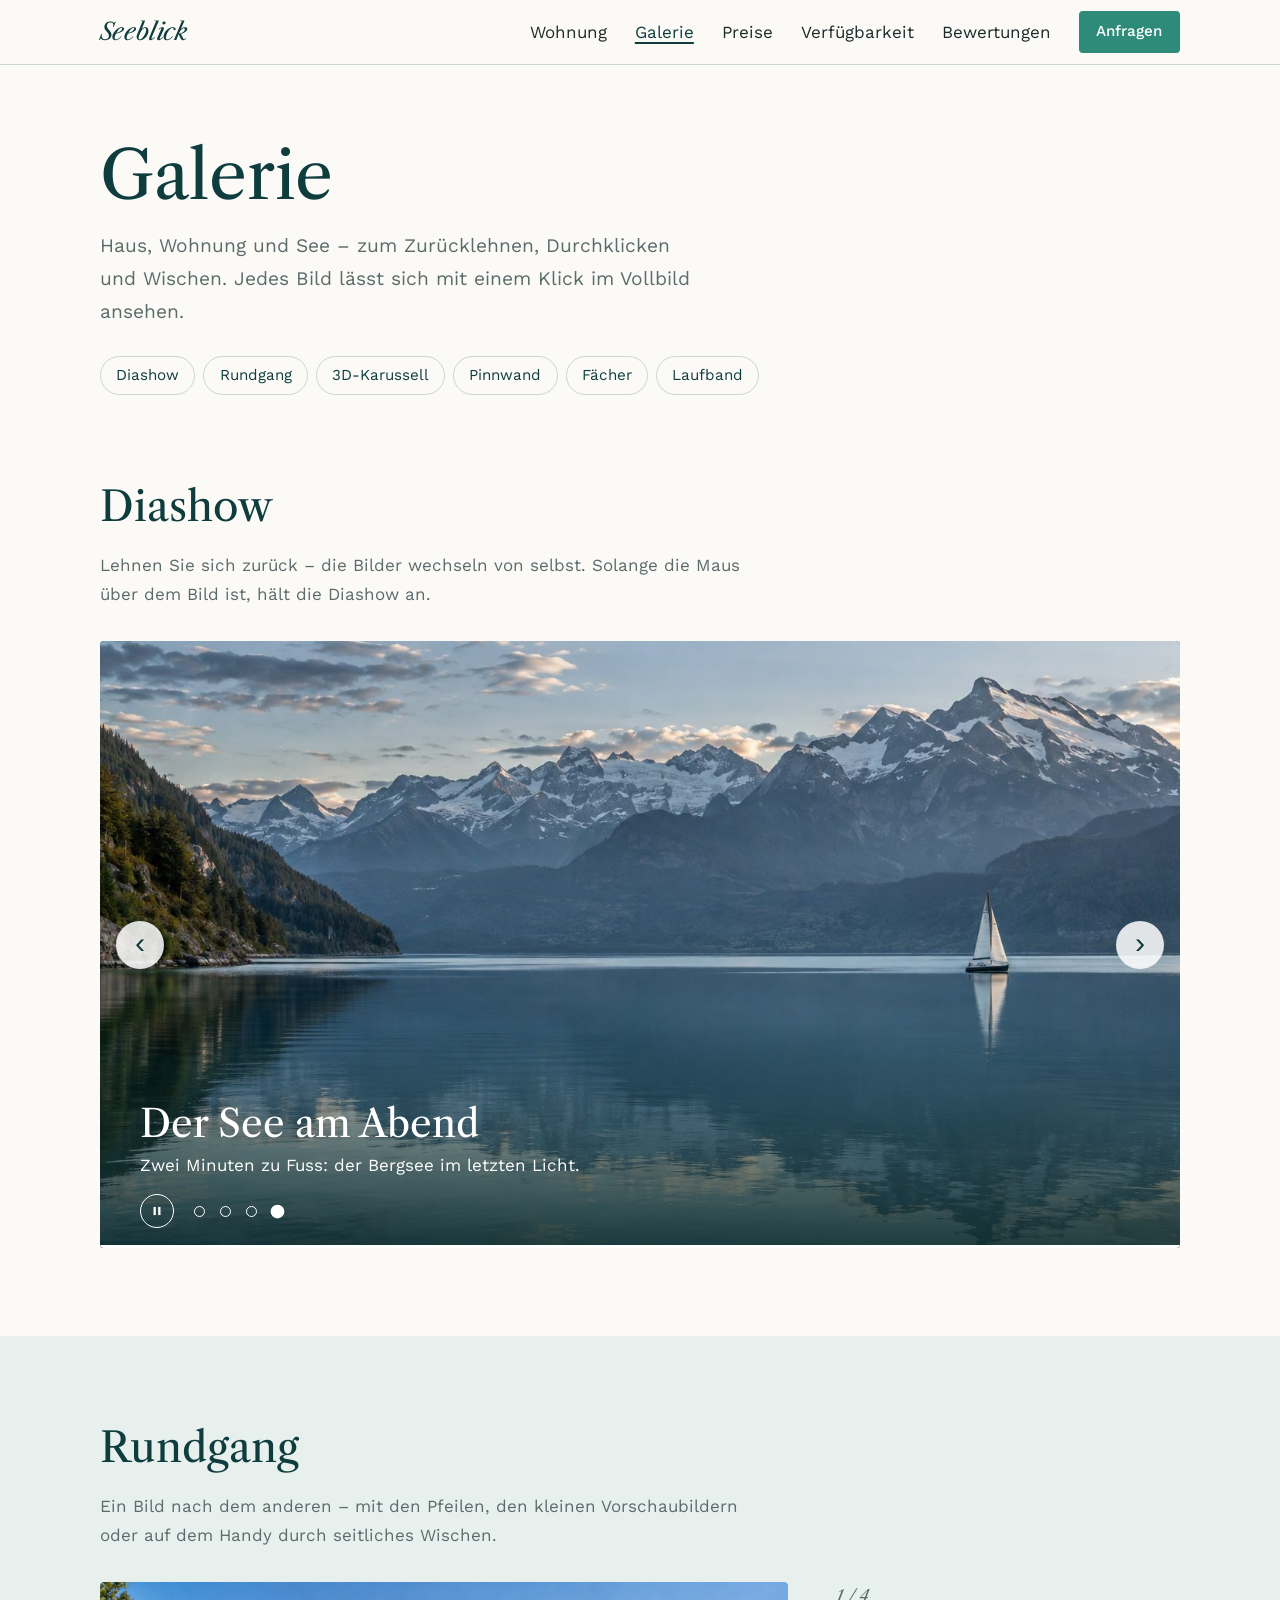
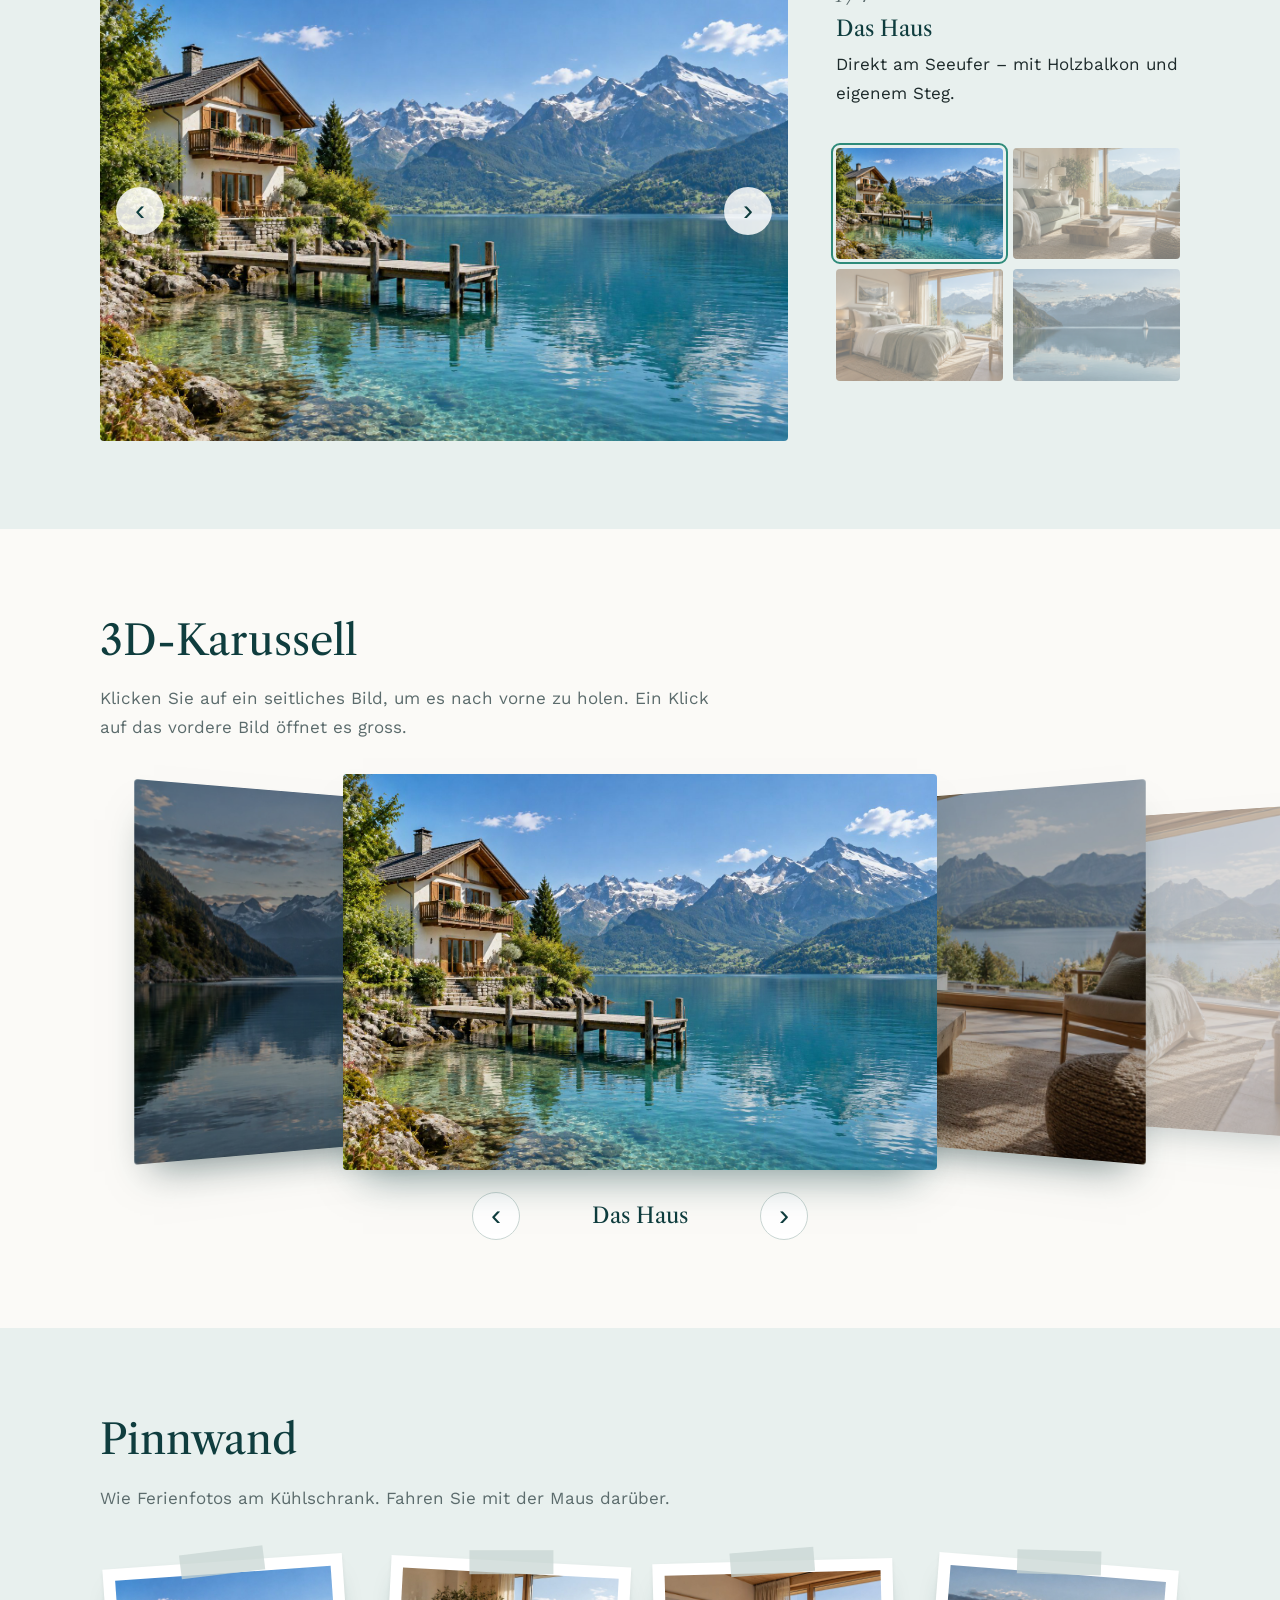
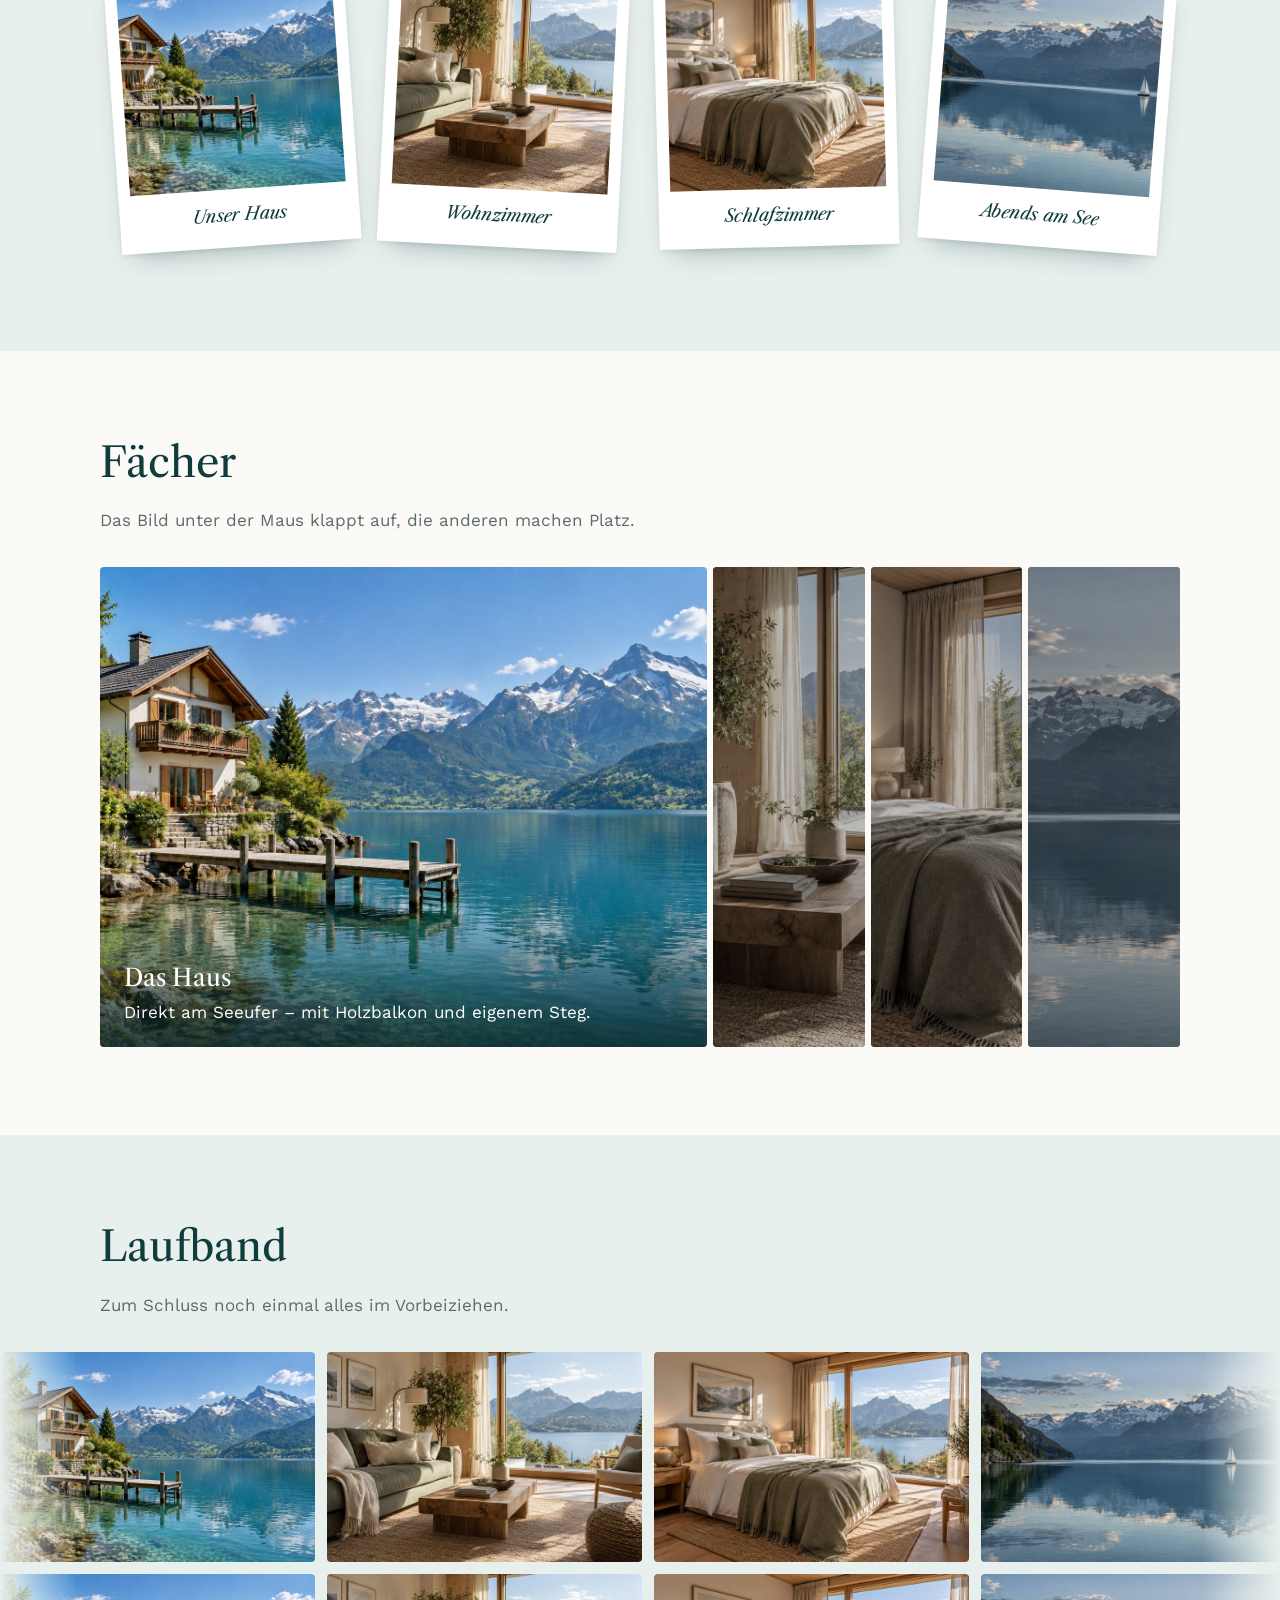
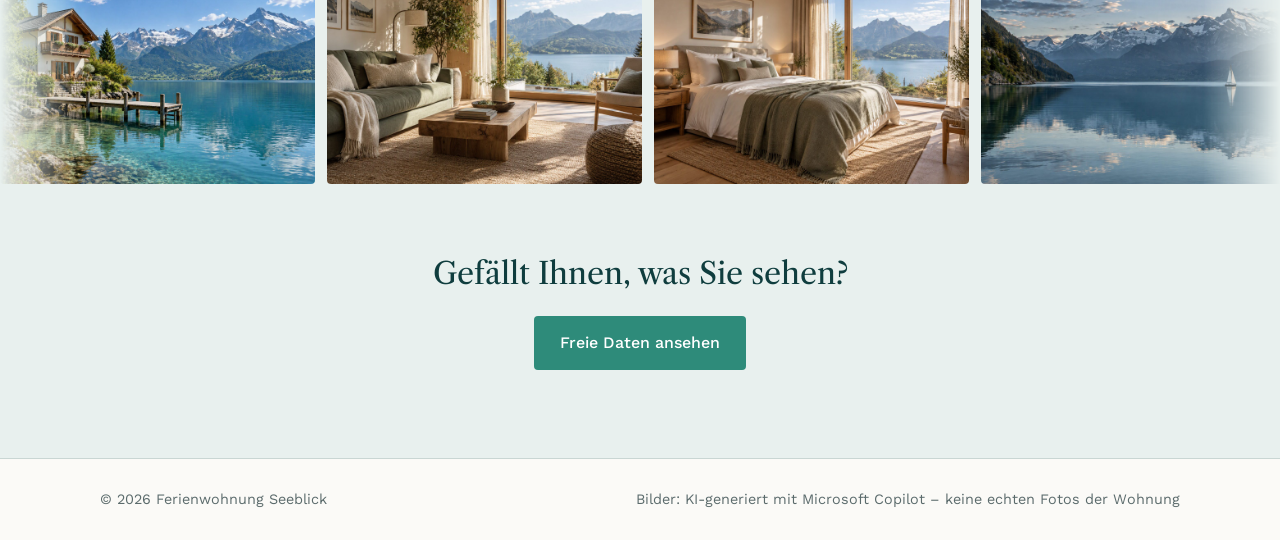
==== galerie.html @ a873d405 "Galerie-Seite mit Diashow, Rundgang, 3D-Karussell, Pinnwand, Fächer und Laufband Co-Authored-By: Cla" ====
<!DOCTYPE html>
<html lang="de">
<head>
  <meta charset="UTF-8">
  <meta name="viewport" content="width=device-width, initial-scale=1.0">
  <title>Galerie – Ferienwohnung Seeblick</title>
  <!-- Schriften von Google Fonts: Libre Caslon Text (Titel) und Work Sans (Text) -->
  <link rel="preconnect" href="https://fonts.googleapis.com">
  <link rel="preconnect" href="https://fonts.gstatic.com" crossorigin>
  <link href="https://fonts.googleapis.com/css2?family=Libre+Caslon+Text:ital,wght@0,400;0,700;1,400&family=Work+Sans:wght@400;500;600&display=swap" rel="stylesheet">
  <!-- styles.css = Grundgestaltung (wie Hauptseite), galerie.css = nur für diese Seite -->
  <link rel="stylesheet" href="styles.css">
  <link rel="stylesheet" href="galerie.css">
</head>
<body>
  <!-- ===== Kopfzeile (gleich wie auf der Hauptseite, Links zeigen auf index.html) ===== -->
  <header class="kopfzeile">
    <div class="container kopfzeile-inhalt">
      <a href="index.html" class="logo">Seeblick</a>

      <button class="menue-button" id="menue-button" aria-label="Menü öffnen" aria-expanded="false">
        <span></span><span></span><span></span>
      </button>

      <nav class="navigation" id="navigation">
        <a href="index.html#wohnung">Wohnung</a>
        <a href="galerie.html" class="aktiv" aria-current="page">Galerie</a>
        <a href="index.html#preise">Preise</a>
        <a href="index.html#verfuegbarkeit">Verfügbarkeit</a>
        <a href="index.html#bewertungen">Bewertungen</a>
        <a href="index.html#kontakt" class="button button-klein">Anfragen</a>
      </nav>
    </div>
  </header>

  <main>
    <!-- ===== Seitenkopf mit Sprungmarken ===== -->
    <section class="galerie-kopf">
      <div class="container">
        <h1>Galerie</h1>
        <p class="einleitung">Haus, Wohnung und See – zum Zurücklehnen, Durchklicken und Wischen. Jedes Bild lässt sich mit einem Klick im Vollbild ansehen.</p>
        <ul class="sprungmarken">
          <li><a href="#diashow">Diashow</a></li>
          <li><a href="#rundgang">Rundgang</a></li>
          <li><a href="#karussell-abschnitt">3D-Karussell</a></li>
          <li><a href="#pinnwand">Pinnwand</a></li>
          <li><a href="#faecher">Fächer</a></li>
          <li><a href="#laufband">Laufband</a></li>
        </ul>
      </div>
    </section>

    <!-- ===== 1. Diashow: wechselt automatisch, mit langsamem Zoom ===== -->
    <section id="diashow" class="abschnitt">
      <div class="container">
        <h2>Diashow</h2>
        <p class="abschnitt-einleitung">Lehnen Sie sich zurück – die Bilder wechseln von selbst. Solange die Maus über dem Bild ist, hält die Diashow an.</p>

        <div class="diashow" id="diashow-box" aria-roledescription="Karussell" aria-label="Diashow">
          <!-- Die Bilder werden von galerie.js eingefügt -->
          <div class="diashow-bilder" id="diashow-bilder"></div>

          <button type="button" class="pfeil pfeil-ueberbild links" id="diashow-zurueck" aria-label="Vorheriges Bild">&#8249;</button>
          <button type="button" class="pfeil pfeil-ueberbild rechts" id="diashow-vor" aria-label="Nächstes Bild">&#8250;</button>

          <div class="diashow-leiste">
            <button type="button" class="diashow-pause" id="diashow-pause" aria-label="Diashow anhalten">
              <svg class="symbol-pause" viewBox="0 0 24 24" aria-hidden="true"><rect x="6" y="5" width="4" height="14"/><rect x="14" y="5" width="4" height="14"/></svg>
              <svg class="symbol-abspielen" viewBox="0 0 24 24" aria-hidden="true"><path d="M8 5v14l11-7z"/></svg>
            </button>
            <div class="diashow-punkte" id="diashow-punkte"></div>
          </div>

          <!-- Fortschrittsbalken: wenn er voll ist, kommt das nächste Bild -->
          <div class="diashow-fortschritt"><span id="diashow-balken"></span></div>
        </div>
      </div>
    </section>

    <!-- ===== 2. Rundgang: grosses Bild mit Vorschaubildern ===== -->
    <section id="rundgang" class="abschnitt abschnitt-flaeche">
      <div class="container">
        <h2>Rundgang</h2>
        <p class="abschnitt-einleitung">Ein Bild nach dem anderen – mit den Pfeilen, den kleinen Vorschaubildern oder auf dem Handy durch seitliches Wischen.</p>

        <div class="rundgang">
          <div class="rundgang-fenster" id="rundgang-fenster">
            <div class="rundgang-band" id="rundgang-band"></div>
            <button type="button" class="pfeil pfeil-ueberbild links" id="rundgang-zurueck" aria-label="Vorheriges Bild">&#8249;</button>
            <button type="button" class="pfeil pfeil-ueberbild rechts" id="rundgang-vor" aria-label="Nächstes Bild">&#8250;</button>
          </div>

          <div class="rundgang-seite">
            <div aria-live="polite">
              <p class="zaehler" id="rundgang-zaehler"></p>
              <h3 id="rundgang-titel"></h3>
              <p id="rundgang-text"></p>
            </div>
            <div class="vorschau" id="rundgang-vorschau"></div>
          </div>
        </div>
      </div>
    </section>

    <!-- ===== 3. 3D-Karussell: Bilder stehen schräg im Raum ===== -->
    <section id="karussell-abschnitt" class="abschnitt abschnitt-karussell">
      <div class="container">
        <h2>3D-Karussell</h2>
        <p class="abschnitt-einleitung">Klicken Sie auf ein seitliches Bild, um es nach vorne zu holen. Ein Klick auf das vordere Bild öffnet es gross.</p>

        <div class="karussell-buehne" id="karussell"></div>

        <div class="karussell-steuerung">
          <button type="button" class="pfeil" id="karussell-zurueck" aria-label="Vorheriges Bild">&#8249;</button>
          <p class="karussell-titel" id="karussell-titel" aria-live="polite"></p>
          <button type="button" class="pfeil" id="karussell-vor" aria-label="Nächstes Bild">&#8250;</button>
        </div>
      </div>
    </section>

    <!-- ===== 4. Pinnwand: Sofortbilder mit Klebeband ===== -->
    <section id="pinnwand" class="abschnitt abschnitt-flaeche">
      <div class="container">
        <h2>Pinnwand</h2>
        <p class="abschnitt-einleitung">Wie Ferienfotos am Kühlschrank. Fahren Sie mit der Maus darüber.</p>
        <div class="pinnwand" id="pinnwand-bilder"></div>
      </div>
    </section>

    <!-- ===== 5. Fächer: das Bild unter der Maus klappt auf ===== -->
    <section id="faecher" class="abschnitt">
      <div class="container">
        <h2>Fächer</h2>
        <p class="abschnitt-einleitung">Das Bild unter der Maus klappt auf, die anderen machen Platz.</p>
        <div class="faecher" id="faecher-bilder"></div>
      </div>
    </section>

    <!-- ===== 6. Laufband: zwei Reihen, die endlos vorbeiziehen ===== -->
    <section id="laufband" class="abschnitt abschnitt-flaeche">
      <div class="container">
        <h2>Laufband</h2>
        <p class="abschnitt-einleitung">Zum Schluss noch einmal alles im Vorbeiziehen.</p>
      </div>
      <!-- aria-hidden: reine Dekoration, Screenreader überspringen das Laufband -->
      <div class="laufband" aria-hidden="true">
        <div class="laufband-spur"></div>
      </div>
      <div class="laufband" aria-hidden="true">
        <div class="laufband-spur rueckwaerts"></div>
      </div>

      <div class="container galerie-schluss">
        <p>Gefällt Ihnen, was Sie sehen?</p>
        <a href="index.html#verfuegbarkeit" class="button">Freie Daten ansehen</a>
      </div>
    </section>
  </main>

  <footer>
    <div class="container footer-inhalt">
      <p>&copy; <span id="jahr"></span> Ferienwohnung Seeblick</p>
      <p>Bilder: KI-generiert mit Microsoft Copilot – keine echten Fotos der Wohnung</p>
    </div>
  </footer>

  <!-- ===== Vollbild-Ansicht (Lightbox) ===== -->
  <dialog class="lightbox" id="lightbox" aria-label="Bild in voller Grösse">
    <button type="button" class="lightbox-zu" id="lightbox-zu" aria-label="Schliessen">&times;</button>
    <button type="button" class="pfeil links" id="lightbox-zurueck" aria-label="Vorheriges Bild">&#8249;</button>
    <figure class="lightbox-inhalt">
      <img id="lightbox-bild" alt="" width="1536" height="1024">
      <figcaption>
        <div>
          <strong id="lightbox-titel"></strong>
          <span id="lightbox-text"></span>
        </div>
        <span class="zaehler" id="lightbox-zaehler"></span>
      </figcaption>
    </figure>
    <button type="button" class="pfeil rechts" id="lightbox-vor" aria-label="Nächstes Bild">&#8250;</button>
  </dialog>

  <script src="galerie.js"></script>
</body>
</html>
---- styles.css ----
/* =========================================================
   1. VARIABLEN – Farben, Schriften, Abstände zentral ändern
   Palette "Alpensee" ohne Gelbtöne
   ========================================================= */
:root {
  --farbe-haupt: #0f3d3e;        /* dunkles Petrol */
  --farbe-akzent: #2e8b7a;       /* Seegrün */
  --farbe-akzent-dunkel: #236c5f;
  --farbe-flaeche: #e8f0ee;      /* helles Salbei */
  --farbe-hintergrund: #fbfaf7;  /* warmes Weiss */
  --farbe-text: #1d2a2b;
  --farbe-text-hell: #5b6b6c;
  --farbe-linie: #c9d6d3;

  --schrift-titel: "Libre Caslon Text", Georgia, serif;
  --schrift-text: "Work Sans", "Segoe UI", Arial, sans-serif;

  --radius: 4px;                 /* fast eckig */
  --abstand-abschnitt: clamp(3rem, 7vw, 5.5rem);
}

/* =========================================================
   2. GRUNDEINSTELLUNGEN
   ========================================================= */
* {
  box-sizing: border-box;
}

html {
  scroll-behavior: smooth;
}

body {
  margin: 0;
  font-family: var(--schrift-text);
  font-size: 1.0625rem;
  line-height: 1.7;
  color: var(--farbe-text);
  background-color: var(--farbe-hintergrund);
}

img {
  max-width: 100%;
  height: auto; /* sonst gilt das height-Attribut aus dem HTML und das Bild wird verzerrt */
  display: block;
}

/* Elemente mit dem Attribut "hidden" immer verstecken,
   auch wenn sie sonst display: grid oder flex haben */
[hidden] {
  display: none !important;
}

h1, h2, h3 {
  font-family: var(--schrift-titel);
  font-weight: 400;              /* Caslon wirkt in normaler Stärke edler */
  color: var(--farbe-haupt);
  line-height: 1.15;
  margin: 0 0 1.25rem;
}

h1 { font-size: clamp(2.3rem, 6vw, 4.2rem); }
h2 { font-size: clamp(1.8rem, 3.5vw, 2.6rem); }
h3 { font-size: 1.35rem; }

p {
  margin: 0 0 1rem;
}

.container {
  width: 100%;
  max-width: 1120px;
  margin: 0 auto;
  padding: 0 1.25rem;
}

/* schmalerer Container, z. B. für die Preisliste */
.schmal {
  max-width: 760px;
}

/* =========================================================
   3. BUTTONS – rechteckig, ohne Effekte
   ========================================================= */
.button {
  display: inline-block;
  background-color: var(--farbe-akzent);
  color: white;
  font-family: var(--schrift-text);
  font-size: 1rem;
  font-weight: 500;
  text-decoration: none;
  border: none;
  border-radius: var(--radius);
  padding: 0.85rem 1.6rem;
  cursor: pointer;
  transition: background-color 0.2s;
}

.button:hover {
  background-color: var(--farbe-akzent-dunkel);
}

.button-klein {
  padding: 0.5rem 1.1rem;
  font-size: 0.95rem;
}

/* heller Button auf dunklem Hintergrund */
.button-hell {
  background-color: white;
  color: var(--farbe-haupt);
}

.button-hell:hover {
  background-color: var(--farbe-flaeche);
}

/* =========================================================
   4. KOPFZEILE
   ========================================================= */
.kopfzeile {
  position: sticky;
  top: 0;
  z-index: 100;
  background-color: var(--farbe-hintergrund);
  border-bottom: 1px solid var(--farbe-linie);
}

.kopfzeile-inhalt {
  display: flex;
  align-items: center;
  justify-content: space-between;
  height: 64px;
}

.logo {
  font-family: var(--schrift-titel);
  font-size: 1.5rem;
  font-style: italic;            /* kursiv wie eine Unterschrift */
  color: var(--farbe-haupt);
  text-decoration: none;
}

.navigation {
  display: flex;
  align-items: center;
  gap: 1.75rem;
}

.navigation a:not(.button) {
  color: var(--farbe-text);
  text-decoration: none;
}

.navigation a:not(.button):hover {
  text-decoration: underline;
  text-underline-offset: 4px;
}

/* Menü-Button (drei Striche) – auf dem Laptop versteckt */
.menue-button {
  display: none;
  background: none;
  border: none;
  padding: 0.5rem;
  cursor: pointer;
}

.menue-button span {
  display: block;
  width: 24px;
  height: 2px;
  margin: 5px 0;
  background-color: var(--farbe-haupt);
  transition: transform 0.3s, opacity 0.3s;
}

/* =========================================================
   5. HERO
   ========================================================= */
.hero {
  min-height: 78vh;
  display: flex;
  align-items: flex-end;         /* Text unten links, wie bei einer Bildunterschrift */
  color: white;
  background-image:
    linear-gradient(0deg, rgba(10, 40, 41, 0.75) 0%, rgba(10, 40, 41, 0.1) 55%),
    url("img/see.jpg");
  background-size: cover;
  background-position: center;
}

.hero-inhalt {
  padding-top: 6rem;
  padding-bottom: clamp(2.5rem, 6vw, 4.5rem);
}

.hero h1 {
  color: white;
  margin-bottom: 0.75rem;
}

.hero-text {
  font-size: clamp(1.05rem, 2vw, 1.25rem);
  max-width: 32rem;
  margin-bottom: 1.75rem;
}

/* =========================================================
   6. ECKDATEN – eine schlichte Zeile unter dem Foto
   ========================================================= */
.eckdaten {
  border-bottom: 1px solid var(--farbe-linie);
}

.eckdaten ul {
  list-style: none;
  margin: 0 auto;
  display: flex;
  flex-wrap: wrap;               /* auf dem Handy in mehrere Zeilen */
  gap: 0.5rem 2.5rem;
  padding-top: 1.1rem;
  padding-bottom: 1.1rem;
  color: var(--farbe-text-hell);
  font-size: 0.98rem;
}

.eckdaten strong {
  color: var(--farbe-haupt);
  font-weight: 600;
}

/* =========================================================
   7. ABSCHNITTE
   ========================================================= */
.abschnitt {
  padding: var(--abstand-abschnitt) 0;
  scroll-margin-top: 64px;       /* Höhe der Kopfzeile */
}

.abschnitt-flaeche {
  background-color: var(--farbe-flaeche);
}

.hinweis {
  color: var(--farbe-text-hell);
  font-size: 0.95rem;
  margin-top: 1.25rem;
}

/* Die Wohnung: schmale Textspalte, breites Bild (5 zu 7) */
.wohnung {
  display: grid;
  grid-template-columns: 5fr 7fr;
  gap: clamp(2rem, 5vw, 4.5rem);
  align-items: center;
}

.wohnung img {
  width: 100%;
  aspect-ratio: 3 / 2;
  object-fit: cover;
}

/* =========================================================
   8. AUSSTATTUNG – Liste mit feinen Trennlinien
   ========================================================= */
.ausstattung {
  list-style: none;
  margin: 0;
  padding: 0;
  display: grid;
  grid-template-columns: repeat(2, 1fr);
  column-gap: 3rem;
  border-top: 1px solid var(--farbe-linie);
}

.ausstattung li {
  display: flex;
  align-items: center;
  gap: 1rem;
  padding: 1rem 0;
  border-bottom: 1px solid var(--farbe-linie);
}

.ausstattung svg {
  flex-shrink: 0;
  width: 22px;
  height: 22px;
  fill: none;
  stroke: var(--farbe-haupt);
  stroke-width: 1.5;
  stroke-linecap: round;
  stroke-linejoin: round;
}

.ausstattung strong {
  font-weight: 600;
}

/* =========================================================
   9. GALERIE
   ========================================================= */
.galerie {
  display: grid;
  grid-template-columns: 2fr 1fr 1fr;
  grid-template-rows: 230px 230px;
  gap: 6px;                      /* schmale Fugen statt grosser Abstände */
}

.galerie img {
  width: 100%;
  height: 100%;
  object-fit: cover;
}

.galerie img:first-child {
  grid-row: span 2;
}

.galerie img:last-child {
  grid-column: span 2;
}

.galerie-hinweis {
  display: none;                 /* nur auf dem Handy sichtbar */
}

/* Link zur Galerie-Seite unter den Bildern */
.galerie-link {
  margin: 1.75rem 0 0;
}

/* =========================================================
   10. PREISE – Liste mit Linien
   ========================================================= */
.preisliste {
  list-style: none;
  margin: 0;
  padding: 0;
  border-top: 2px solid var(--farbe-haupt);
}

.preisliste li {
  display: grid;
  grid-template-columns: 1fr 1fr auto;
  gap: 1rem;
  align-items: baseline;
  padding: 1.1rem 0;
  border-bottom: 1px solid var(--farbe-linie);
}

.saison {
  font-weight: 600;
}

.zeitraum {
  color: var(--farbe-text-hell);
}

.preis {
  font-family: var(--schrift-titel);
  font-size: 1.5rem;
  color: var(--farbe-haupt);
}

/* =========================================================
   11. BELEGUNGSKALENDER
   ========================================================= */
.verfuegbarkeit {
  display: grid;
  grid-template-columns: 5fr 6fr;
  gap: clamp(2rem, 5vw, 4.5rem);
  align-items: start;
}

.legende {
  list-style: none;
  padding: 0;
  margin: 1.5rem 0;
  display: flex;
  flex-wrap: wrap;
  gap: 0.5rem 1.5rem;
  font-size: 0.95rem;
}

.legende li {
  display: flex;
  align-items: center;
  gap: 0.5rem;
}

.legende-farbe {
  width: 16px;
  height: 16px;
  border: 1px solid var(--farbe-linie);
}

.legende-farbe.frei     { background-color: white; }
.legende-farbe.belegt   { background-color: #d9dedc; }
.legende-farbe.gewaehlt { background-color: var(--farbe-akzent); border-color: var(--farbe-akzent); }

.auswahl-text {
  font-weight: 500;
  color: var(--farbe-haupt);
}

.kalender {
  border: 1px solid var(--farbe-linie);
  background: white;
  padding: 1.25rem;
}

.kalender-kopf {
  display: flex;
  align-items: center;
  justify-content: space-between;
  margin-bottom: 1rem;
}

.kalender-kopf h3 {
  margin: 0;
}

.kalender-pfeil {
  width: 40px;
  height: 40px;
  font-size: 1.6rem;
  line-height: 1;
  color: var(--farbe-haupt);
  background: none;
  border: 1px solid var(--farbe-linie);
  border-radius: var(--radius);
  cursor: pointer;
}

.kalender-pfeil:disabled {
  opacity: 0.3;
  cursor: default;
}

.kalender-wochentage,
.kalender-tage {
  display: grid;
  grid-template-columns: repeat(7, 1fr); /* 7 Spalten = 7 Wochentage */
  gap: 4px;
}

.kalender-wochentage span {
  text-align: center;
  font-size: 0.8rem;
  color: var(--farbe-text-hell);
  padding-bottom: 0.4rem;
}

.tag {
  aspect-ratio: 1 / 1;           /* quadratische Felder */
  font-family: var(--schrift-text);
  font-size: 0.95rem;
  color: var(--farbe-text);
  background: white;
  border: 1px solid transparent;
  border-radius: var(--radius);
  cursor: pointer;
}

.tag:hover {
  border-color: var(--farbe-akzent);
}

.tag.heute {
  font-weight: 600;
  text-decoration: underline;
  text-underline-offset: 3px;
}

.tag.vergangen {
  color: #b5bfbd;
  cursor: default;
}

.tag.vergangen:hover {
  border-color: transparent;
}

.tag.belegt {
  background-color: #d9dedc;
  color: #7d8a88;
  text-decoration: line-through;
}

.tag.im-zeitraum {
  background-color: var(--farbe-flaeche);
}

.tag.gewaehlt {
  background-color: var(--farbe-akzent);
  color: white;
}

/* =========================================================
   12. BEWERTUNGEN
   ========================================================= */
.beispiel-hinweis {
  display: inline-block;
  font-size: 0.9rem;
  color: var(--farbe-text-hell);
  border: 1px dashed var(--farbe-text-hell);
  padding: 0.3rem 0.7rem;
  margin-bottom: 2rem;
}

.bewertungen {
  display: grid;
  grid-template-columns: repeat(3, 1fr);
  gap: 2.5rem;
}

.bewertung {
  margin: 0;
  padding-top: 1.25rem;
  border-top: 2px solid var(--farbe-haupt);
}

.sterne {
  color: var(--farbe-akzent);
  letter-spacing: 0.15em;
  margin-bottom: 0.75rem;
}

.stern-leer {
  color: var(--farbe-linie);
}

.bewertung blockquote {
  margin: 0 0 1rem;
  font-family: var(--schrift-titel);
  font-style: italic;
  font-size: 1.15rem;
  line-height: 1.5;
  color: var(--farbe-haupt);
}

.bewertung figcaption {
  font-size: 0.9rem;
  color: var(--farbe-text-hell);
}

/* =========================================================
   13. KONTAKT UND FORMULAR
   ========================================================= */
.kontakt {
  display: grid;
  grid-template-columns: 7fr 4fr;
  gap: clamp(2rem, 5vw, 4.5rem);
  align-items: start;
}

.formular {
  display: grid;
  grid-template-columns: 1fr 1fr; /* zwei Felder nebeneinander */
  gap: 1.1rem 1.25rem;
  margin-top: 1.5rem;
}

.feld-breit {
  grid-column: 1 / -1;           /* über die ganze Breite */
}

.feld label {
  display: block;
  font-weight: 500;
  margin-bottom: 0.35rem;
}

.optional {
  font-weight: 400;
  color: var(--farbe-text-hell);
}

.feld input,
.feld select,
.feld textarea {
  width: 100%;
  font-family: var(--schrift-text);
  font-size: 1rem;
  color: var(--farbe-text);
  background: white;
  border: 1px solid var(--farbe-linie);
  border-radius: var(--radius);
  padding: 0.7rem 0.8rem;
}

.feld input:focus,
.feld select:focus,
.feld textarea:focus {
  outline: 2px solid var(--farbe-akzent);
  outline-offset: 1px;
  border-color: var(--farbe-akzent);
}

/* rote Umrandung bei Fehlern (Klasse wird von app.js gesetzt) */
.feld .ungueltig {
  border-color: #b3261e;
}

.fehler {
  color: #b3261e;
  font-size: 0.875rem;
  margin: 0.3rem 0 0;
  min-height: 0;
}

.fehler:empty {
  display: none;
}

.preis-vorschau {
  margin: 0;
  font-weight: 500;
  color: var(--farbe-haupt);
}

.preis-vorschau:empty {
  display: none;
}

.bestaetigung {
  margin-top: 1.5rem;
  padding: 1.75rem;
  border-left: 4px solid var(--farbe-akzent);
  background-color: var(--farbe-flaeche);
}

.kontakt-infos {
  border-top: 2px solid var(--farbe-haupt);
  padding-top: 1.25rem;
}

.infos {
  display: grid;
  grid-template-columns: auto 1fr;
  gap: 0.5rem 1.5rem;
  margin: 0;
}

.infos dt {
  font-weight: 600;
}

.infos dd {
  margin: 0;
  color: var(--farbe-text-hell);
}

/* =========================================================
   14. FUSSZEILE
   ========================================================= */
footer {
  border-top: 1px solid var(--farbe-linie);
  padding: 1.75rem 0;
  font-size: 0.9rem;
  color: var(--farbe-text-hell);
}

.footer-inhalt {
  display: flex;
  flex-wrap: wrap;
  justify-content: space-between;
  gap: 0.5rem 2rem;
}

footer p {
  margin: 0;
}

footer a {
  color: var(--farbe-text-hell);
}

/* =========================================================
   15. TABLET (bis 900 px Breite)
   ========================================================= */
@media (max-width: 900px) {
  .wohnung,
  .kontakt,
  .verfuegbarkeit {
    grid-template-columns: 1fr;
  }

  .bewertungen {
    grid-template-columns: 1fr;
    gap: 1.75rem;
  }

  /* Navigation mit 6 Einträgen wird auf dem Tablet zu eng */
  .navigation {
    gap: 1.1rem;
    font-size: 0.95rem;
  }
}

/* =========================================================
   16. HANDY (bis 700 px Breite)
   ========================================================= */
@media (max-width: 700px) {
  body {
    font-size: 1rem;
  }

  /* Menü-Button zeigen, Navigation als aufklappbares Menü */
  .menue-button {
    display: block;
  }

  .navigation {
    display: none;
    position: absolute;
    top: 64px;
    left: 0;
    right: 0;
    flex-direction: column;
    align-items: stretch;
    gap: 0;
    padding: 0.25rem 1.25rem 1.25rem;
    background-color: var(--farbe-hintergrund);
    border-bottom: 1px solid var(--farbe-linie);
  }

  .navigation a:not(.button) {
    padding: 0.85rem 0;
    border-bottom: 1px solid var(--farbe-linie);
  }

  .navigation .button {
    margin-top: 1rem;
    text-align: center;
  }

  /* Klasse "offen" wird von app.js gesetzt */
  .navigation.offen {
    display: flex;
  }

  /* Drei Striche werden zu einem X */
  .menue-button[aria-expanded="true"] span:nth-child(1) { transform: translateY(7px) rotate(45deg); }
  .menue-button[aria-expanded="true"] span:nth-child(2) { opacity: 0; }
  .menue-button[aria-expanded="true"] span:nth-child(3) { transform: translateY(-7px) rotate(-45deg); }

  .hero {
    min-height: 68vh;
    background-image:
      linear-gradient(0deg, rgba(10, 40, 41, 0.8) 0%, rgba(10, 40, 41, 0.15) 60%),
      url("img/see.jpg");
  }

  .eckdaten ul {
    gap: 0.35rem 1.5rem;
  }

  .ausstattung {
    grid-template-columns: 1fr;
  }

  /* Preise: Zeitraum unter die Saison */
  .preisliste li {
    grid-template-columns: 1fr auto;
    row-gap: 0;
  }

  .zeitraum {
    grid-row: 2;
    font-size: 0.95rem;
  }

  .preis {
    grid-row: 1 / span 2;
    grid-column: 2;
    align-self: center;
  }

  /* Galerie: seitlich wischen statt Raster */
  .galerie {
    display: flex;
    overflow-x: auto;
    scroll-snap-type: x mandatory;
    margin-right: -1.25rem;
    padding-right: 1.25rem;
  }

  .galerie img {
    flex: 0 0 85%;
    height: 260px;
    scroll-snap-align: start;
  }

  .galerie-hinweis {
    display: block;
  }

  /* Formular: alle Felder untereinander */
  .formular {
    grid-template-columns: 1fr;
  }

  .kalender {
    padding: 0.9rem;
  }
}
---- galerie.css ----
/* =========================================================
   GALERIE-SEITE – ergänzt styles.css
   Farben und Schriften kommen aus den Variablen in styles.css
   ========================================================= */

/* aktiver Menüpunkt */
.navigation a.aktiv {
  color: var(--farbe-haupt);
  text-decoration: underline;
  text-decoration-thickness: 2px;
  text-underline-offset: 4px;
}

/* sichtbarer Rahmen bei Bedienung mit der Tastatur */
main button:focus-visible,
main a:focus-visible,
.lightbox button:focus-visible {
  outline: 2px solid var(--farbe-akzent);
  outline-offset: 3px;
}

.abschnitt-einleitung {
  max-width: 40rem;
  color: var(--farbe-text-hell);
  margin-bottom: 2rem;
}

.zaehler {
  font-family: var(--schrift-titel);
  font-style: italic;
  color: var(--farbe-text-hell);
  white-space: nowrap;
}

/* =========================================================
   SEITENKOPF
   ========================================================= */
.galerie-kopf {
  padding: clamp(2.5rem, 6vw, 4.5rem) 0 0;
}

.galerie-kopf h1 {
  margin-bottom: 1rem;
}

.einleitung {
  max-width: 38rem;
  font-size: clamp(1.05rem, 2vw, 1.2rem);
  color: var(--farbe-text-hell);
}

.sprungmarken {
  list-style: none;
  margin: 1.75rem 0 0;
  padding: 0;
  display: flex;
  flex-wrap: wrap;
  gap: 0.5rem;
}

.sprungmarken a {
  display: inline-block;
  padding: 0.35rem 0.95rem;
  font-size: 0.95rem;
  color: var(--farbe-haupt);
  text-decoration: none;
  border: 1px solid var(--farbe-linie);
  border-radius: 999px;
  transition: background-color 0.2s, border-color 0.2s;
}

.sprungmarken a:hover {
  background-color: var(--farbe-flaeche);
  border-color: var(--farbe-akzent);
}

/* =========================================================
   PFEIL-KNÖPFE (für Diashow, Rundgang, Karussell, Lightbox)
   ========================================================= */
.pfeil {
  display: grid;
  place-items: center;
  width: 48px;
  height: 48px;
  padding: 0 0 4px;              /* Pfeilzeichen sitzt sonst zu tief */
  font-size: 1.9rem;
  line-height: 1;
  color: var(--farbe-haupt);
  background-color: white;
  border: 1px solid var(--farbe-linie);
  border-radius: 50%;
  cursor: pointer;
  transition: background-color 0.2s;
}

.pfeil:hover {
  background-color: var(--farbe-flaeche);
}

/* Pfeile, die auf einem Bild liegen */
.pfeil-ueberbild {
  position: absolute;
  top: 50%;
  z-index: 2;
  transform: translateY(-50%);
  border: none;
  background-color: rgba(255, 255, 255, 0.85);
}

.pfeil-ueberbild.links  { left: 1rem; }
.pfeil-ueberbild.rechts { right: 1rem; }

/* =========================================================
   1. DIASHOW
   ========================================================= */
.diashow {
  position: relative;
  aspect-ratio: 16 / 9;
  overflow: hidden;
  background-color: var(--farbe-haupt);
  border-radius: var(--radius);
}

.diashow-bilder {
  position: absolute;
  inset: 0;
}

/* alle Bilder liegen übereinander, nur das aktive ist sichtbar */
.dia {
  position: absolute;
  inset: 0;
  margin: 0;
  opacity: 0;
  transition: opacity 1.2s ease;
}

.dia.aktiv {
  opacity: 1;
}

/* langsamer Zoom ("Ken-Burns-Effekt") */
.dia img {
  width: 100%;
  height: 100%;
  object-fit: cover;
  transform: scale(1);
  transition: transform 8s ease-out;
}

.dia.aktiv img {
  transform: scale(1.1);
}

/* Bildtext gleitet von unten herein */
.dia figcaption {
  position: absolute;
  left: 0;
  right: 0;
  bottom: 0;
  padding: 5rem clamp(1.25rem, 4vw, 2.5rem) 4.25rem;
  color: white;
  background: linear-gradient(0deg, rgba(10, 40, 41, 0.85) 0%, rgba(10, 40, 41, 0) 100%);
  opacity: 0;
  transform: translateY(1rem);
  transition: opacity 0.8s 0.4s, transform 0.8s 0.4s;
}

.dia.aktiv figcaption {
  opacity: 1;
  transform: translateY(0);
}

.dia figcaption strong {
  display: block;
  font-family: var(--schrift-titel);
  font-weight: 400;
  font-size: clamp(1.5rem, 3.2vw, 2.4rem);
  line-height: 1.2;
  margin-bottom: 0.3rem;
}

/* Leiste unten links: Pause-Knopf und Punkte */
.diashow-leiste {
  position: absolute;
  left: clamp(1.25rem, 4vw, 2.5rem);
  bottom: 1.25rem;
  z-index: 2;
  display: flex;
  align-items: center;
  gap: 0.75rem;
}

.diashow-pause {
  display: grid;
  place-items: center;
  width: 34px;
  height: 34px;
  padding: 0;
  background: none;
  border: 1.5px solid white;
  border-radius: 50%;
  cursor: pointer;
}

.diashow-pause svg {
  width: 14px;
  height: 14px;
  fill: white;
}

/* je nach Zustand das passende Symbol zeigen */
.symbol-abspielen,
.diashow.pausiert .symbol-pause {
  display: none;
}

.diashow.pausiert .symbol-abspielen {
  display: block;
}

.diashow-punkte {
  display: flex;
}

/* grosse Klickfläche, kleiner sichtbarer Punkt */
.punkt {
  display: grid;
  place-items: center;
  width: 26px;
  height: 26px;
  padding: 0;
  background: none;
  border: none;
  cursor: pointer;
}

.punkt::before {
  content: "";
  width: 9px;
  height: 9px;
  border: 1.5px solid white;
  border-radius: 50%;
  transition: background-color 0.3s, transform 0.3s;
}

.punkt.aktiv::before {
  background-color: white;
  transform: scale(1.25);
}

/* Fortschrittsbalken ganz unten */
.diashow-fortschritt {
  position: absolute;
  left: 0;
  right: 0;
  bottom: 0;
  z-index: 2;
  height: 3px;
  background-color: rgba(255, 255, 255, 0.2);
}

.diashow-fortschritt span {
  display: block;
  height: 100%;
  background-color: white;
  transform: scaleX(0);
  transform-origin: left;
}

/* 6s = so lange bleibt ein Bild stehen */
.diashow-fortschritt span.laeuft {
  animation: fortschritt 6s linear forwards;
}

.diashow:hover .diashow-fortschritt span,
.diashow.pausiert .diashow-fortschritt span {
  animation-play-state: paused;
}

@keyframes fortschritt {
  to { transform: scaleX(1); }
}

/* =========================================================
   2. RUNDGANG
   ========================================================= */
.rundgang {
  display: grid;
  grid-template-columns: 8fr 4fr;
  gap: clamp(1.5rem, 4vw, 3rem);
  align-items: start;
}

.rundgang-fenster {
  position: relative;
  aspect-ratio: 3 / 2;
  overflow: hidden;
  border-radius: var(--radius);
  touch-action: pan-y;           /* senkrecht scrollen erlaubt, seitlich wischen wir selbst */
}

.rundgang-band {
  display: flex;
  height: 100%;
  transition: transform 0.6s cubic-bezier(0.65, 0, 0.35, 1);
}

.rundgang-band img {
  flex: 0 0 100%;
  width: 100%;
  height: 100%;
  object-fit: cover;
  cursor: zoom-in;
  user-select: none;
}

.rundgang-seite {
  display: flex;
  flex-direction: column;
  gap: 1.5rem;
}

.rundgang-seite .zaehler {
  margin-bottom: 0.4rem;
}

.rundgang-seite h3 {
  margin-bottom: 0.5rem;
}

.vorschau {
  display: grid;
  grid-template-columns: repeat(2, 1fr);
  gap: 10px;
}

.vorschau-bild {
  padding: 0;
  background: none;
  border: none;
  border-radius: var(--radius);
  cursor: pointer;
  opacity: 0.5;
  outline: 2px solid transparent;
  outline-offset: 3px;
  transition: opacity 0.3s, outline-color 0.3s;
}

.vorschau-bild:hover {
  opacity: 0.85;
}

.vorschau-bild.aktiv {
  opacity: 1;
  outline-color: var(--farbe-akzent);
}

.vorschau-bild img {
  width: 100%;
  aspect-ratio: 3 / 2;
  object-fit: cover;
  border-radius: var(--radius);
}

/* =========================================================
   3. 3D-KARUSSELL
   ========================================================= */
.abschnitt-karussell {
  overflow: hidden;              /* seitliche Karten nicht über den Rand ragen lassen */
}

.karussell-buehne {
  position: relative;
  aspect-ratio: 2.8 / 1;
  perspective: 1400px;           /* Abstand des "Auges" – macht den 3D-Effekt */
}

.karussell-karte {
  position: absolute;
  top: 0;
  left: 22.5%;
  width: 55%;
  padding: 0;
  background: none;
  border: none;
  border-radius: var(--radius);
  cursor: pointer;
  box-shadow: 0 24px 40px -20px rgba(15, 61, 62, 0.55);
  filter: brightness(0.7);
  transition: transform 0.8s cubic-bezier(0.2, 0.7, 0.2, 1), opacity 0.8s, filter 0.8s;
}

.karussell-karte.aktiv {
  filter: none;
  cursor: zoom-in;
}

.karussell-karte img {
  width: 100%;
  aspect-ratio: 3 / 2;
  object-fit: cover;
  border-radius: var(--radius);
}

.karussell-steuerung {
  display: flex;
  justify-content: center;
  align-items: center;
  gap: 1.5rem;
  margin-top: 2rem;
}

.karussell-titel {
  min-width: 12rem;
  margin: 0;
  text-align: center;
  font-family: var(--schrift-titel);
  font-size: 1.35rem;
  color: var(--farbe-haupt);
}

/* =========================================================
   4. PINNWAND – Sofortbilder mit Klebeband
   ========================================================= */
.pinnwand {
  display: flex;
  flex-wrap: wrap;
  justify-content: center;
  gap: 2.5rem 2rem;
  padding: 1rem 0;
}

.sofortbild {
  position: relative;
  width: 240px;
  padding: 12px 12px 0;
  font: inherit;
  background-color: white;
  border: none;
  cursor: zoom-in;
  box-shadow: 0 2px 4px rgba(0, 0, 0, 0.06), 0 14px 28px -14px rgba(15, 61, 62, 0.4);
  transform: rotate(var(--drehung));
  transition: transform 0.35s ease, box-shadow 0.35s ease;
}

/* jedes Bild etwas anders schräg */
.sofortbild:nth-child(4n + 1) { --drehung: -4deg; }
.sofortbild:nth-child(4n + 2) { --drehung: 3deg; }
.sofortbild:nth-child(4n + 3) { --drehung: -1.5deg; }
.sofortbild:nth-child(4n + 4) { --drehung: 4.5deg; }

/* Klebeband oben */
.sofortbild::before {
  content: "";
  position: absolute;
  top: -11px;
  left: 50%;
  width: 84px;
  height: 24px;
  margin-left: -42px;
  background-color: rgba(201, 214, 211, 0.75);
  transform: rotate(-3deg);
}

.sofortbild:hover,
.sofortbild:focus-visible {
  z-index: 1;
  transform: rotate(0deg) scale(1.07) translateY(-6px);
  box-shadow: 0 4px 8px rgba(0, 0, 0, 0.08), 0 28px 44px -18px rgba(15, 61, 62, 0.5);
}

.sofortbild img {
  width: 100%;
  aspect-ratio: 1 / 1;           /* quadratisch wie ein Sofortbild */
  object-fit: cover;
}

.sofortbild span {
  display: block;
  padding: 0.75rem 0 1rem;
  font-family: var(--schrift-titel);
  font-style: italic;
  font-size: 1.1rem;
  color: var(--farbe-haupt);
  text-align: center;
}

/* =========================================================
   5. FÄCHER
   ========================================================= */
.faecher {
  display: flex;
  gap: 6px;
  height: clamp(320px, 45vw, 480px);
}

.faecher-teil {
  position: relative;
  flex: 1;
  min-width: 0;
  padding: 0;
  overflow: hidden;
  font: inherit;
  background-color: var(--farbe-haupt);
  border: none;
  border-radius: var(--radius);
  cursor: zoom-in;
  transition: flex-grow 0.6s cubic-bezier(0.4, 0, 0.2, 1);
}

.faecher-teil img {
  width: 100%;
  height: 100%;
  object-fit: cover;
  filter: saturate(0.6) brightness(0.75);
  transition: filter 0.6s;
}

.faecher-text {
  position: absolute;
  left: 0;
  right: 0;
  bottom: 0;
  padding: 3rem 1.5rem 1.25rem;
  text-align: left;
  color: white;
  background: linear-gradient(0deg, rgba(10, 40, 41, 0.85), rgba(10, 40, 41, 0));
  opacity: 0;
  transform: translateY(0.75rem);
  transition: opacity 0.4s, transform 0.4s;
}

.faecher-text strong {
  display: block;
  font-family: var(--schrift-titel);
  font-weight: 400;
  font-size: 1.5rem;
  white-space: nowrap;
}

.faecher-text span {
  display: block;
  white-space: nowrap;
  overflow: hidden;
  text-overflow: ellipsis;
}

/* aufgeklappt: unter der Maus, mit Tastatur gewählt –
   oder das erste, solange keines gewählt ist */
.faecher-teil:hover,
.faecher-teil:focus-visible,
.faecher:not(:hover):not(:focus-within) .faecher-teil:first-child {
  flex-grow: 4;
}

.faecher-teil:hover img,
.faecher-teil:focus-visible img,
.faecher:not(:hover):not(:focus-within) .faecher-teil:first-child img {
  filter: none;
}

.faecher-teil:hover .faecher-text,
.faecher-teil:focus-visible .faecher-text,
.faecher:not(:hover):not(:focus-within) .faecher-teil:first-child .faecher-text {
  opacity: 1;
  transform: translateY(0);
  transition-delay: 0.25s;
}

/* =========================================================
   6. LAUFBAND
   ========================================================= */
.laufband {
  overflow: hidden;
  margin-bottom: 12px;
  /* Bilder am Rand weich ausblenden */
  -webkit-mask-image: linear-gradient(90deg, transparent, #000 6%, #000 94%, transparent);
  mask-image: linear-gradient(90deg, transparent, #000 6%, #000 94%, transparent);
}

.laufband-spur {
  display: flex;
  width: max-content;
  animation: laufband 60s linear infinite;
}

.laufband-spur.rueckwaerts {
  animation-direction: reverse;
  animation-duration: 75s;
}

.laufband:hover .laufband-spur {
  animation-play-state: paused;
}

/* margin statt gap, damit die Hälfte genau aufgeht */
.laufband img {
  width: auto;
  height: clamp(130px, 18vw, 210px);
  aspect-ratio: 3 / 2;
  object-fit: cover;
  margin-right: 12px;
  border-radius: var(--radius);
}

@keyframes laufband {
  to { transform: translateX(-50%); }
}

.galerie-schluss {
  margin-top: clamp(2.5rem, 5vw, 4rem);
  text-align: center;
}

.galerie-schluss p {
  font-family: var(--schrift-titel);
  font-size: clamp(1.4rem, 3vw, 1.9rem);
  color: var(--farbe-haupt);
}

/* =========================================================
   LIGHTBOX (Vollbild)
   ========================================================= */
.lightbox {
  width: 100%;
  height: 100%;
  max-width: none;
  max-height: none;
  margin: 0;
  padding: clamp(1rem, 4vw, 3rem) clamp(1rem, 7vw, 5rem);
  color: white;
  background: transparent;
  border: none;
}

.lightbox[open] {
  display: flex;
  align-items: center;
  justify-content: center;
  animation: lightbox-ein 0.3s ease;
}

.lightbox::backdrop {
  background-color: rgba(10, 30, 31, 0.93);
}

/* Seite dahinter nicht scrollen, solange die Lightbox offen ist */
body:has(.lightbox[open]) {
  overflow: hidden;
}

.lightbox-inhalt {
  width: 100%;
  max-width: 1100px;
  margin: 0;
}

.lightbox-inhalt img {
  width: auto;
  max-width: 100%;
  max-height: calc(100vh - 11rem);
  margin: 0 auto;
  border-radius: var(--radius);
}

.lightbox figcaption {
  display: flex;
  justify-content: space-between;
  align-items: baseline;
  gap: 1rem;
  margin-top: 1rem;
}

.lightbox figcaption strong {
  display: block;
  font-family: var(--schrift-titel);
  font-weight: 400;
  font-size: 1.35rem;
}

.lightbox figcaption span {
  color: rgba(255, 255, 255, 0.75);
}

.lightbox .zaehler {
  color: rgba(255, 255, 255, 0.6);
}

.lightbox .pfeil {
  position: fixed;
  top: 50%;
  transform: translateY(-50%);
  color: white;
  background-color: rgba(255, 255, 255, 0.12);
  border: none;
}

.lightbox .pfeil:hover {
  background-color: rgba(255, 255, 255, 0.25);
}

.lightbox .pfeil.links  { left: 1rem; }
.lightbox .pfeil.rechts { right: 1rem; }

.lightbox-zu {
  position: fixed;
  top: 1rem;
  right: 1rem;
  width: 48px;
  height: 48px;
  padding: 0 0 4px;
  font-size: 2rem;
  line-height: 1;
  color: white;
  background-color: rgba(255, 255, 255, 0.12);
  border: none;
  border-radius: 50%;
  cursor: pointer;
}

.lightbox-zu:hover {
  background-color: rgba(255, 255, 255, 0.25);
}

@keyframes lightbox-ein {
  from { opacity: 0; transform: scale(0.97); }
}

/* =========================================================
   TABLET (bis 900 px Breite)
   ========================================================= */
@media (max-width: 900px) {
  .rundgang {
    grid-template-columns: 1fr;
  }

  .vorschau {
    grid-template-columns: repeat(4, 1fr);
  }
}

/* =========================================================
   HANDY (bis 700 px Breite)
   ========================================================= */
@media (max-width: 700px) {
  .pfeil {
    width: 40px;
    height: 40px;
    font-size: 1.6rem;
  }

  .pfeil-ueberbild.links  { left: 0.5rem; }
  .pfeil-ueberbild.rechts { right: 0.5rem; }

  .diashow {
    aspect-ratio: 4 / 3;
  }

  /* nur der Titel, sonst wird es zu eng */
  .dia figcaption {
    padding-bottom: 3.75rem;
  }

  .dia figcaption span {
    display: none;
  }

  .karussell-buehne {
    aspect-ratio: 2 / 1;
  }

  .karussell-karte {
    left: 15%;
    width: 70%;
  }

  .karussell-steuerung {
    gap: 0.75rem;
  }

  .karussell-titel {
    min-width: 0;
    flex: 1;
    font-size: 1.15rem;
  }

  .sofortbild {
    width: calc(50% - 1rem);
    padding: 8px 8px 0;
  }

  .sofortbild span {
    font-size: 0.95rem;
    padding: 0.5rem 0 0.7rem;
  }

  /* Fächer klappt senkrecht auf */
  .faecher {
    flex-direction: column;
    height: 560px;
  }

  .faecher-text {
    padding: 2rem 1rem 0.9rem;
  }

  .faecher-text strong {
    font-size: 1.25rem;
  }

  .lightbox .pfeil {
    top: auto;
    bottom: 1rem;
    transform: none;
  }

  .lightbox-inhalt img {
    max-height: calc(100vh - 13rem);
  }
}

/* =========================================================
   WENIGER BEWEGUNG (Einstellung im Betriebssystem)
   ========================================================= */
@media (prefers-reduced-motion: reduce) {
  .dia,
  .dia img,
  .dia figcaption,
  .rundgang-band,
  .karussell-karte,
  .sofortbild,
  .faecher-teil,
  .faecher-teil img,
  .faecher-text {
    transition-duration: 0.01s !important;
  }

  .laufband {
    overflow-x: auto;
  }

  .laufband-spur {
    animation: none;
  }

  .lightbox[open] {
    animation: none;
  }
}
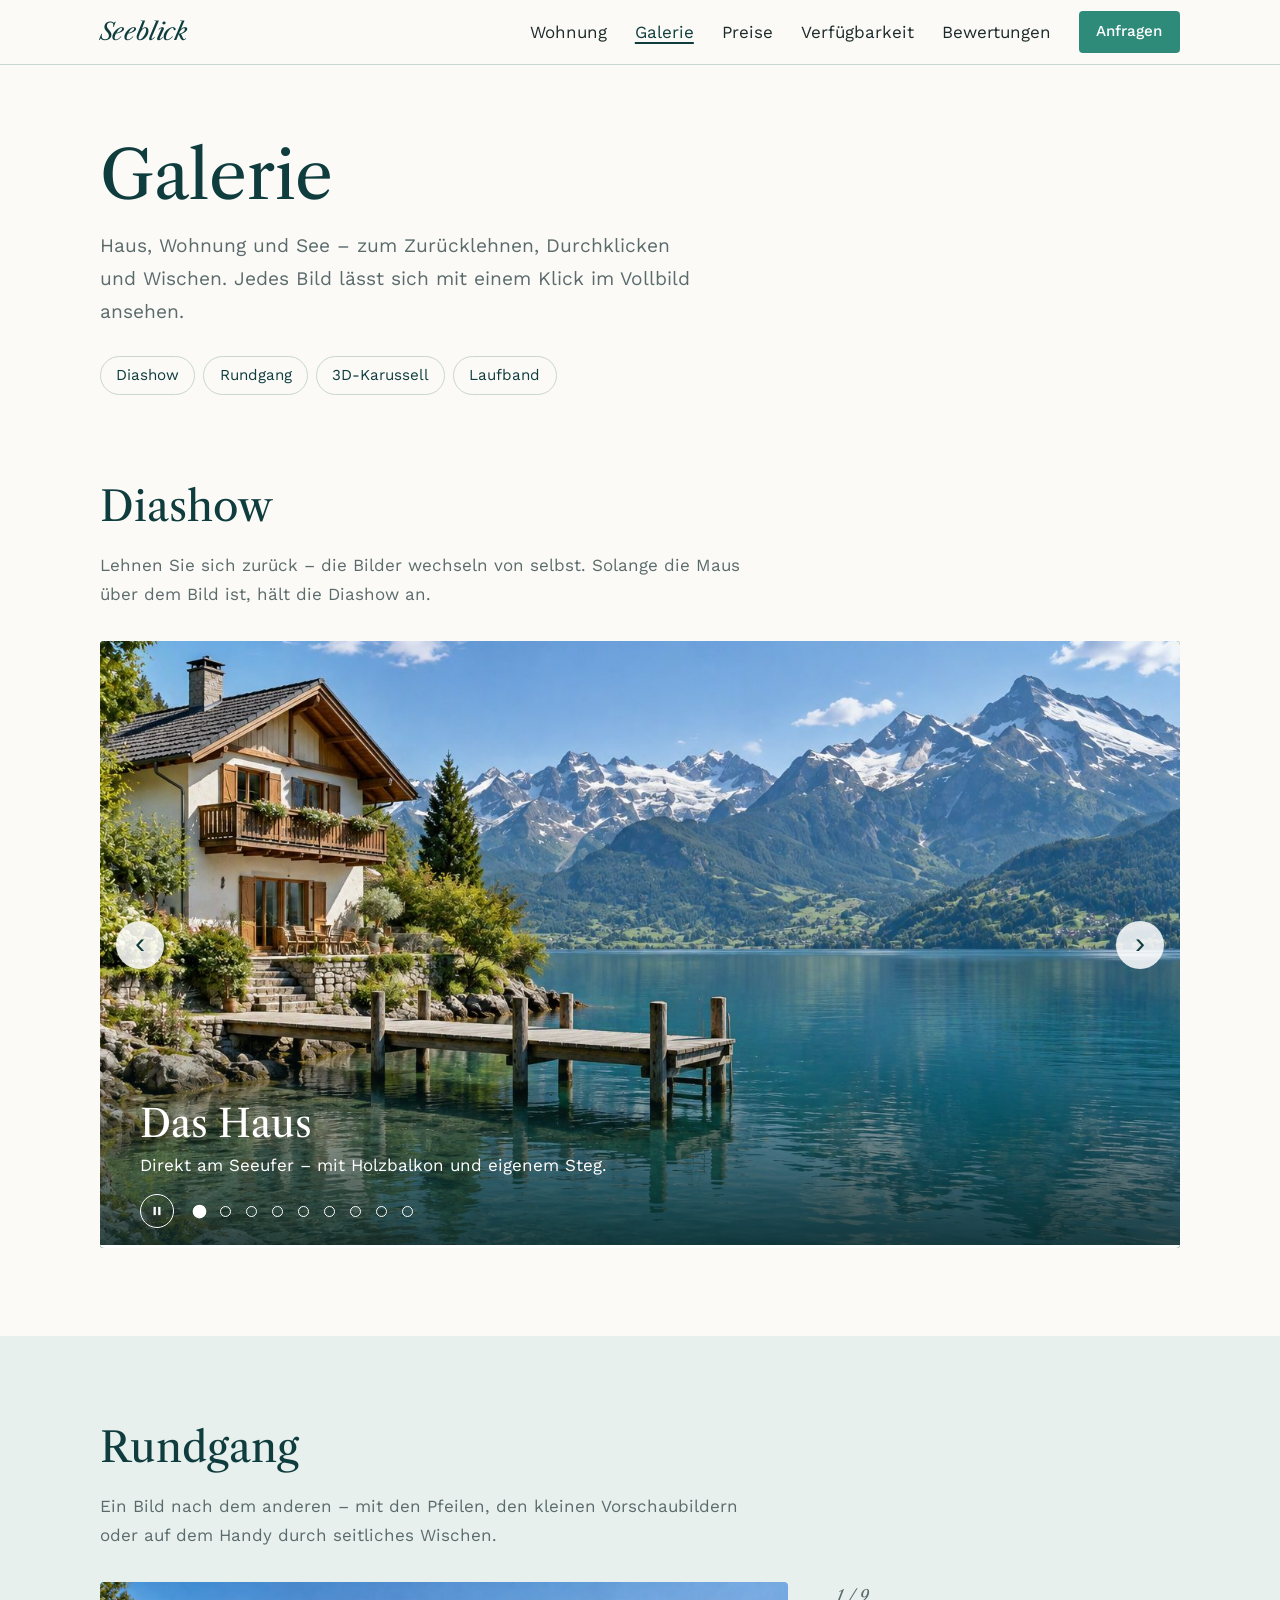
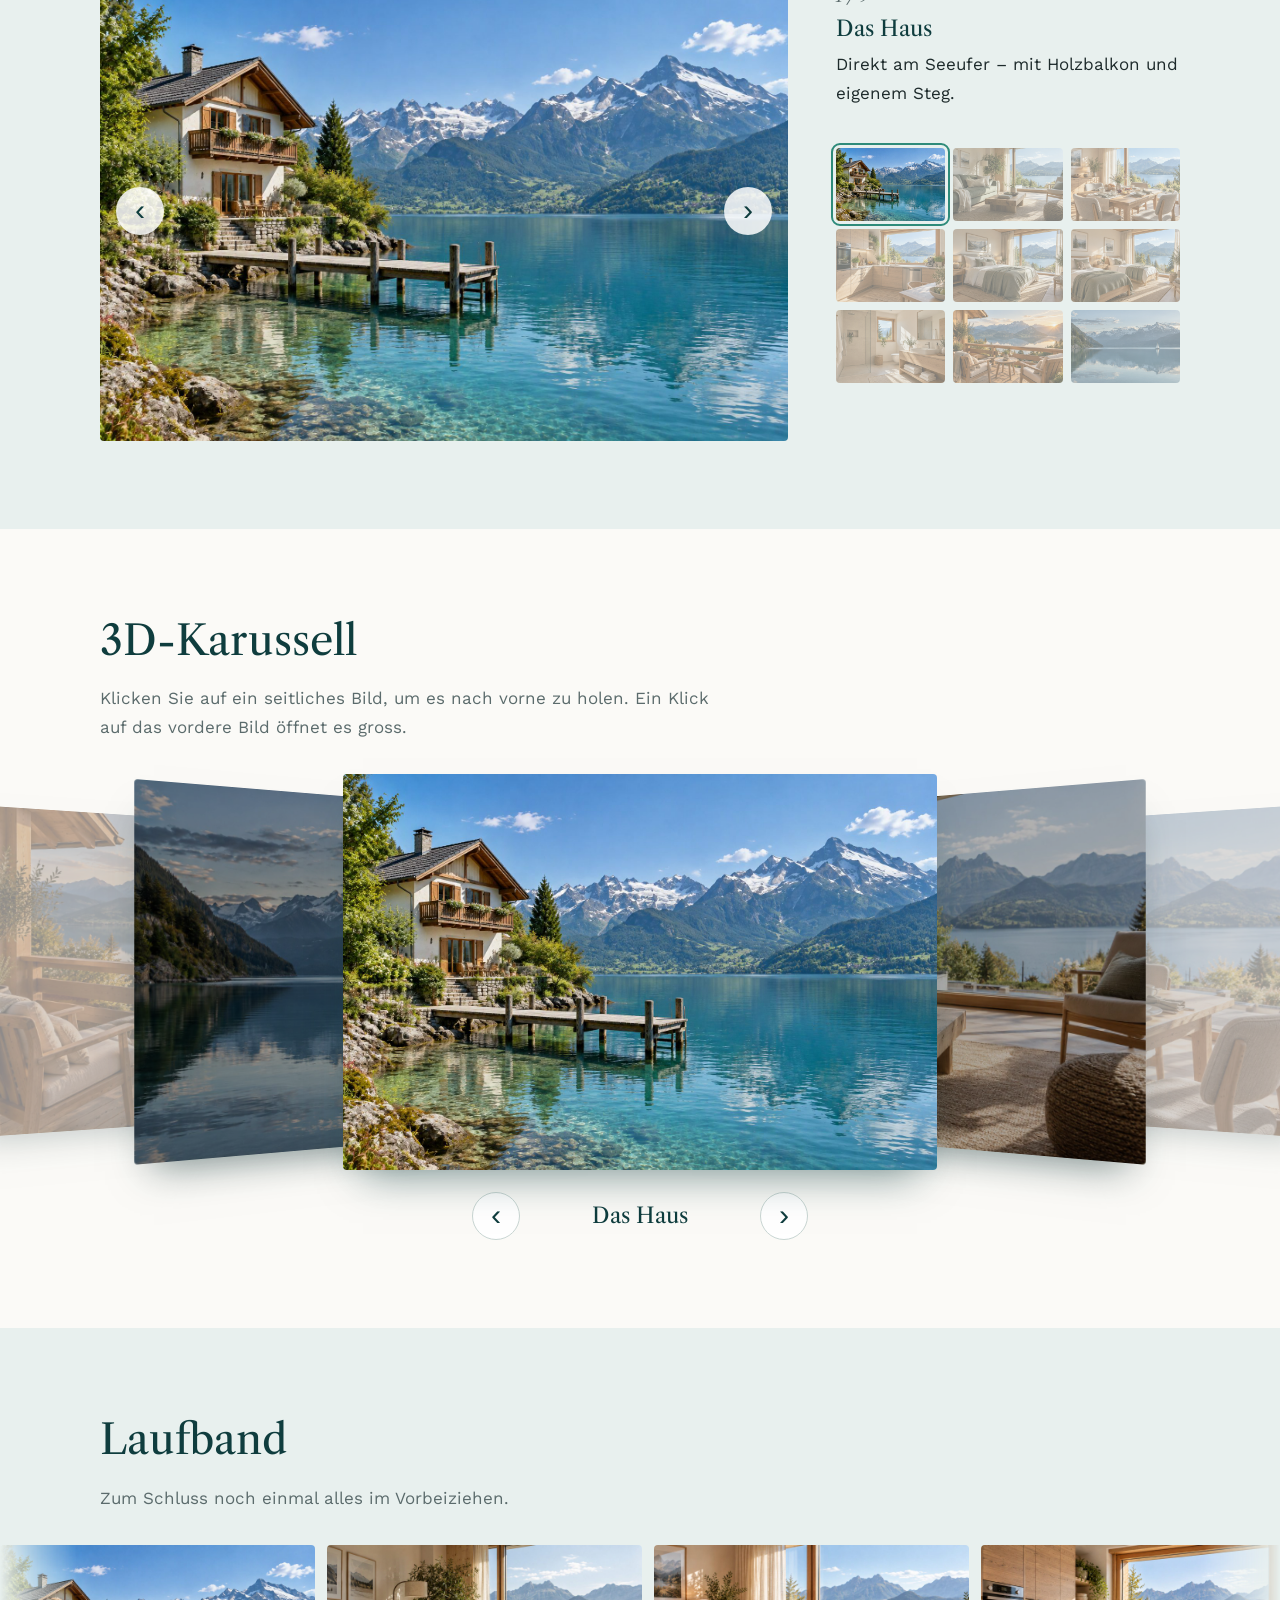
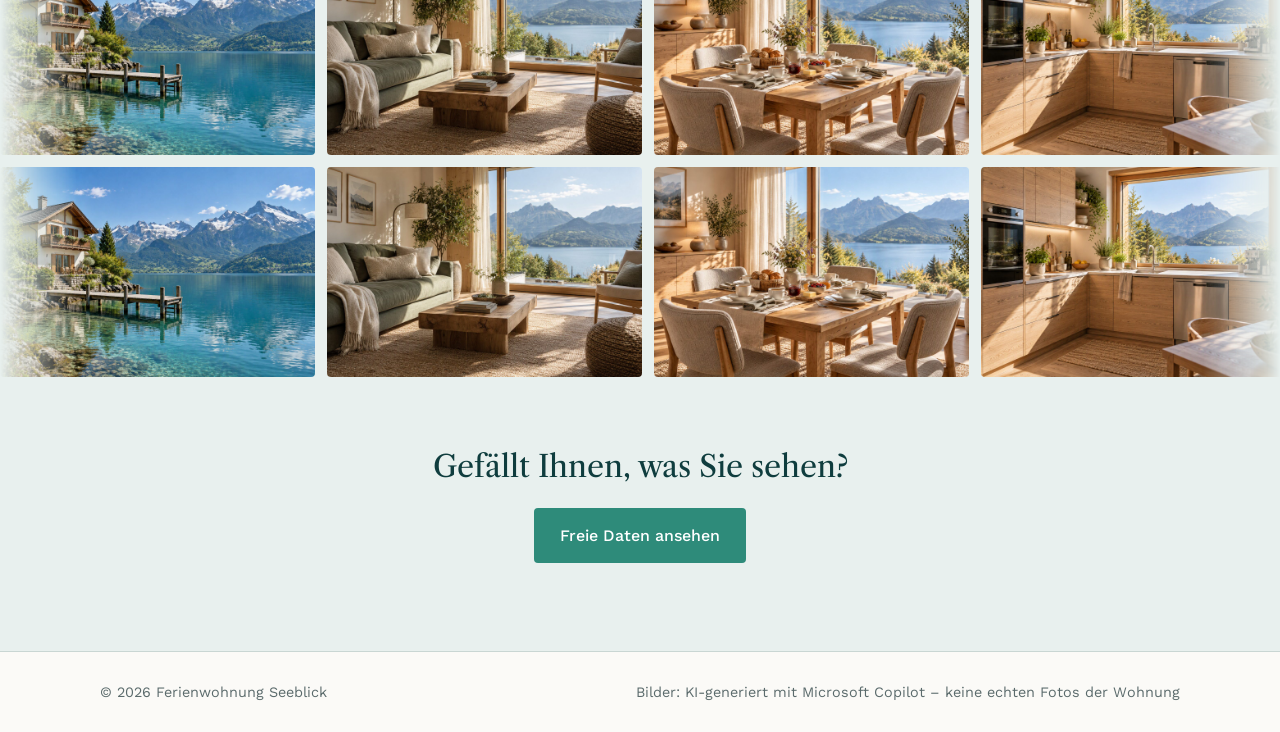
==== commit 4f3d4730: "Pinnwand und Fächer aus der Galerie entfernt Co-Authored-By: Claude Opus 5.5 <noreply@anthropic.com>" ====
--- a/galerie.html
+++ b/galerie.html
@@ -43,8 +43,6 @@
           <li><a href="#diashow">Diashow</a></li>
           <li><a href="#rundgang">Rundgang</a></li>
           <li><a href="#karussell-abschnitt">3D-Karussell</a></li>
-          <li><a href="#pinnwand">Pinnwand</a></li>
-          <li><a href="#faecher">Fächer</a></li>
           <li><a href="#laufband">Laufband</a></li>
         </ul>
       </div>
@@ -118,25 +116,7 @@
       </div>
     </section>
 
-    <!-- ===== 4. Pinnwand: Sofortbilder mit Klebeband ===== -->
-    <section id="pinnwand" class="abschnitt abschnitt-flaeche">
-      <div class="container">
-        <h2>Pinnwand</h2>
-        <p class="abschnitt-einleitung">Wie Ferienfotos am Kühlschrank. Fahren Sie mit der Maus darüber.</p>
-        <div class="pinnwand" id="pinnwand-bilder"></div>
-      </div>
-    </section>
-
-    <!-- ===== 5. Fächer: das Bild unter der Maus klappt auf ===== -->
-    <section id="faecher" class="abschnitt">
-      <div class="container">
-        <h2>Fächer</h2>
-        <p class="abschnitt-einleitung">Das Bild unter der Maus klappt auf, die anderen machen Platz.</p>
-        <div class="faecher" id="faecher-bilder"></div>
-      </div>
-    </section>
-
-    <!-- ===== 6. Laufband: zwei Reihen, die endlos vorbeiziehen ===== -->
+    <!-- ===== 4. Laufband: zwei Reihen, die endlos vorbeiziehen ===== -->
     <section id="laufband" class="abschnitt abschnitt-flaeche">
       <div class="container">
         <h2>Laufband</h2>
--- a/galerie.css
+++ b/galerie.css
@@ -331,8 +331,8 @@
 
 .vorschau {
   display: grid;
-  grid-template-columns: repeat(2, 1fr);
-  gap: 10px;
+  grid-template-columns: repeat(3, 1fr);
+  gap: 8px;
 }
 
 .vorschau-bild {
@@ -421,155 +421,7 @@
 }
 
 /* =========================================================
-   4. PINNWAND – Sofortbilder mit Klebeband
-   ========================================================= */
-.pinnwand {
-  display: flex;
-  flex-wrap: wrap;
-  justify-content: center;
-  gap: 2.5rem 2rem;
-  padding: 1rem 0;
-}
-
-.sofortbild {
-  position: relative;
-  width: 240px;
-  padding: 12px 12px 0;
-  font: inherit;
-  background-color: white;
-  border: none;
-  cursor: zoom-in;
-  box-shadow: 0 2px 4px rgba(0, 0, 0, 0.06), 0 14px 28px -14px rgba(15, 61, 62, 0.4);
-  transform: rotate(var(--drehung));
-  transition: transform 0.35s ease, box-shadow 0.35s ease;
-}
-
-/* jedes Bild etwas anders schräg */
-.sofortbild:nth-child(4n + 1) { --drehung: -4deg; }
-.sofortbild:nth-child(4n + 2) { --drehung: 3deg; }
-.sofortbild:nth-child(4n + 3) { --drehung: -1.5deg; }
-.sofortbild:nth-child(4n + 4) { --drehung: 4.5deg; }
-
-/* Klebeband oben */
-.sofortbild::before {
-  content: "";
-  position: absolute;
-  top: -11px;
-  left: 50%;
-  width: 84px;
-  height: 24px;
-  margin-left: -42px;
-  background-color: rgba(201, 214, 211, 0.75);
-  transform: rotate(-3deg);
-}
-
-.sofortbild:hover,
-.sofortbild:focus-visible {
-  z-index: 1;
-  transform: rotate(0deg) scale(1.07) translateY(-6px);
-  box-shadow: 0 4px 8px rgba(0, 0, 0, 0.08), 0 28px 44px -18px rgba(15, 61, 62, 0.5);
-}
-
-.sofortbild img {
-  width: 100%;
-  aspect-ratio: 1 / 1;           /* quadratisch wie ein Sofortbild */
-  object-fit: cover;
-}
-
-.sofortbild span {
-  display: block;
-  padding: 0.75rem 0 1rem;
-  font-family: var(--schrift-titel);
-  font-style: italic;
-  font-size: 1.1rem;
-  color: var(--farbe-haupt);
-  text-align: center;
-}
-
-/* =========================================================
-   5. FÄCHER
-   ========================================================= */
-.faecher {
-  display: flex;
-  gap: 6px;
-  height: clamp(320px, 45vw, 480px);
-}
-
-.faecher-teil {
-  position: relative;
-  flex: 1;
-  min-width: 0;
-  padding: 0;
-  overflow: hidden;
-  font: inherit;
-  background-color: var(--farbe-haupt);
-  border: none;
-  border-radius: var(--radius);
-  cursor: zoom-in;
-  transition: flex-grow 0.6s cubic-bezier(0.4, 0, 0.2, 1);
-}
-
-.faecher-teil img {
-  width: 100%;
-  height: 100%;
-  object-fit: cover;
-  filter: saturate(0.6) brightness(0.75);
-  transition: filter 0.6s;
-}
-
-.faecher-text {
-  position: absolute;
-  left: 0;
-  right: 0;
-  bottom: 0;
-  padding: 3rem 1.5rem 1.25rem;
-  text-align: left;
-  color: white;
-  background: linear-gradient(0deg, rgba(10, 40, 41, 0.85), rgba(10, 40, 41, 0));
-  opacity: 0;
-  transform: translateY(0.75rem);
-  transition: opacity 0.4s, transform 0.4s;
-}
-
-.faecher-text strong {
-  display: block;
-  font-family: var(--schrift-titel);
-  font-weight: 400;
-  font-size: 1.5rem;
-  white-space: nowrap;
-}
-
-.faecher-text span {
-  display: block;
-  white-space: nowrap;
-  overflow: hidden;
-  text-overflow: ellipsis;
-}
-
-/* aufgeklappt: unter der Maus, mit Tastatur gewählt –
-   oder das erste, solange keines gewählt ist */
-.faecher-teil:hover,
-.faecher-teil:focus-visible,
-.faecher:not(:hover):not(:focus-within) .faecher-teil:first-child {
-  flex-grow: 4;
-}
-
-.faecher-teil:hover img,
-.faecher-teil:focus-visible img,
-.faecher:not(:hover):not(:focus-within) .faecher-teil:first-child img {
-  filter: none;
-}
-
-.faecher-teil:hover .faecher-text,
-.faecher-teil:focus-visible .faecher-text,
-.faecher:not(:hover):not(:focus-within) .faecher-teil:first-child .faecher-text {
-  opacity: 1;
-  transform: translateY(0);
-  transition-delay: 0.25s;
-}
-
-/* =========================================================
-   6. LAUFBAND
+   4. LAUFBAND
    ========================================================= */
 .laufband {
   overflow: hidden;
@@ -736,7 +588,7 @@
   }
 
   .vorschau {
-    grid-template-columns: repeat(4, 1fr);
+    grid-template-columns: repeat(auto-fill, minmax(72px, 1fr));
   }
 }
 
@@ -785,30 +637,6 @@
     font-size: 1.15rem;
   }
 
-  .sofortbild {
-    width: calc(50% - 1rem);
-    padding: 8px 8px 0;
-  }
-
-  .sofortbild span {
-    font-size: 0.95rem;
-    padding: 0.5rem 0 0.7rem;
-  }
-
-  /* Fächer klappt senkrecht auf */
-  .faecher {
-    flex-direction: column;
-    height: 560px;
-  }
-
-  .faecher-text {
-    padding: 2rem 1rem 0.9rem;
-  }
-
-  .faecher-text strong {
-    font-size: 1.25rem;
-  }
-
   .lightbox .pfeil {
     top: auto;
     bottom: 1rem;
@@ -828,11 +656,7 @@
   .dia img,
   .dia figcaption,
   .rundgang-band,
-  .karussell-karte,
-  .sofortbild,
-  .faecher-teil,
-  .faecher-teil img,
-  .faecher-text {
+  .karussell-karte {
     transition-duration: 0.01s !important;
   }
 
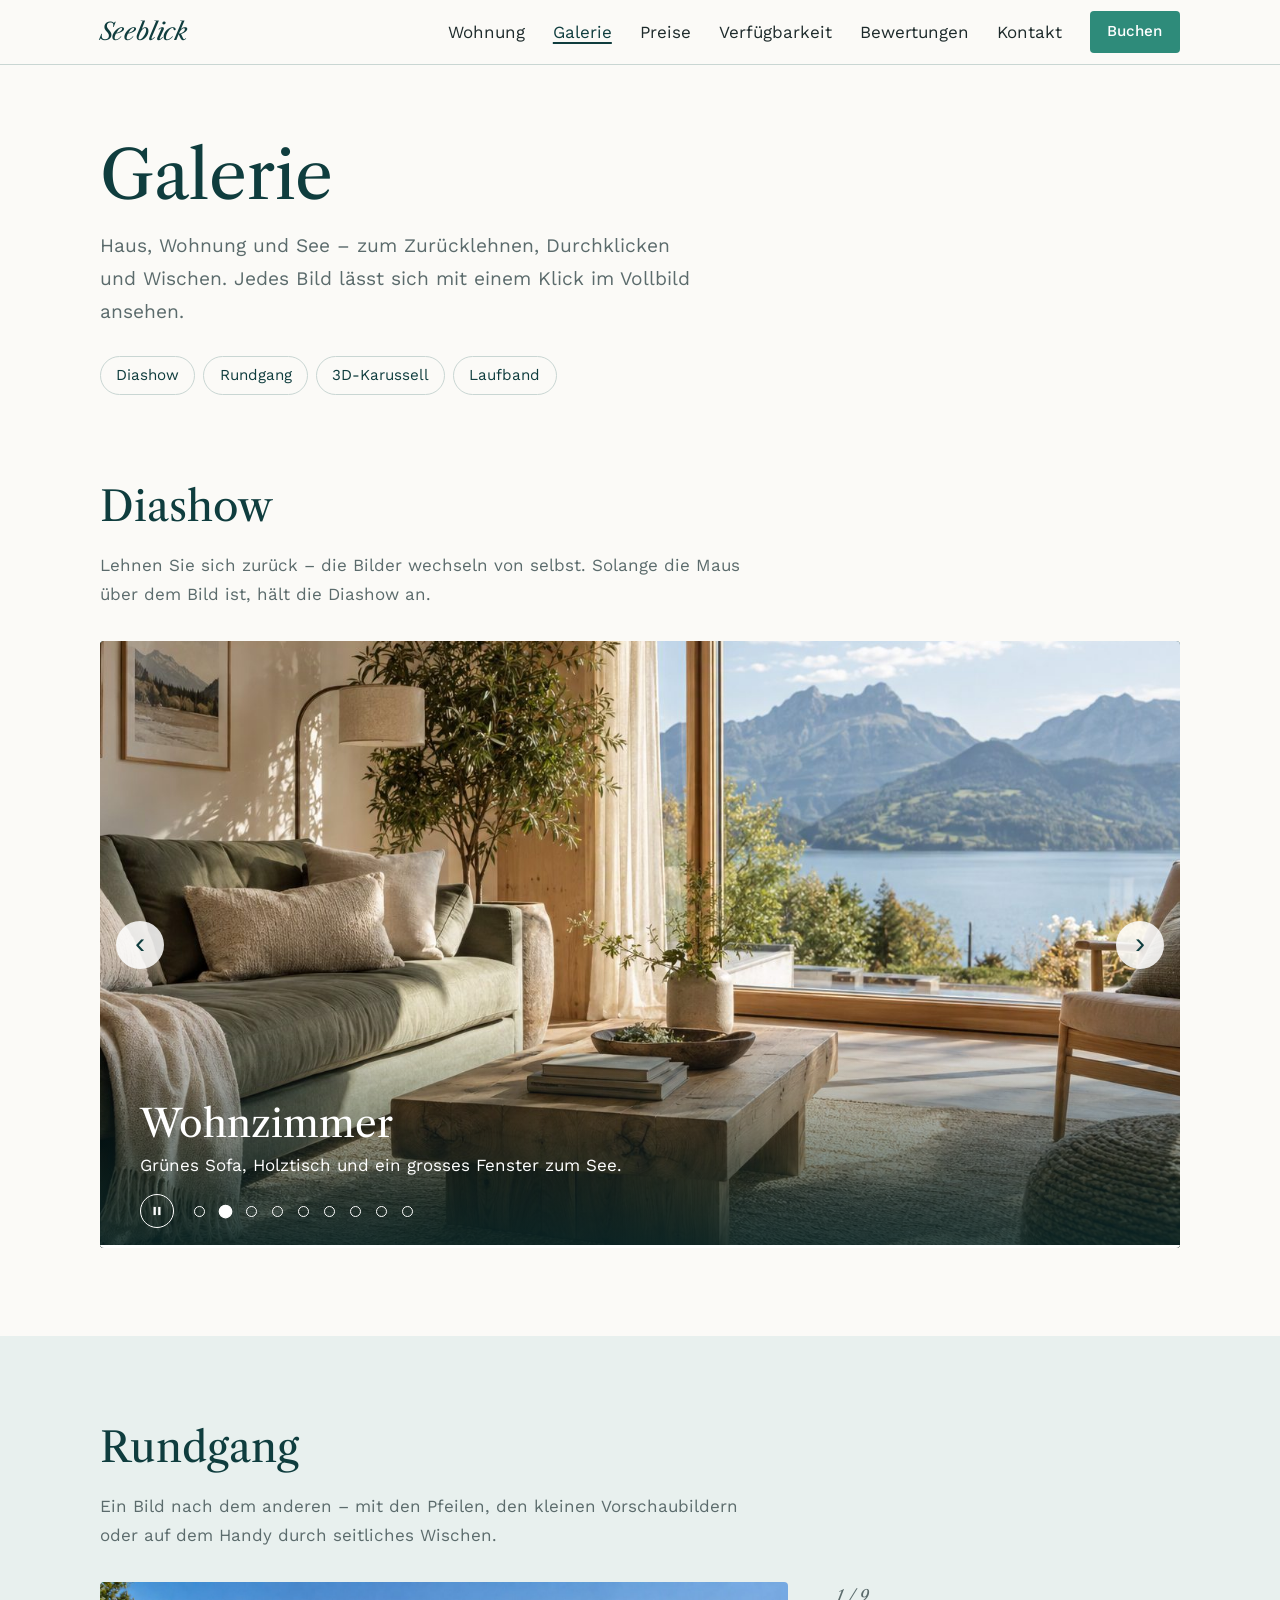
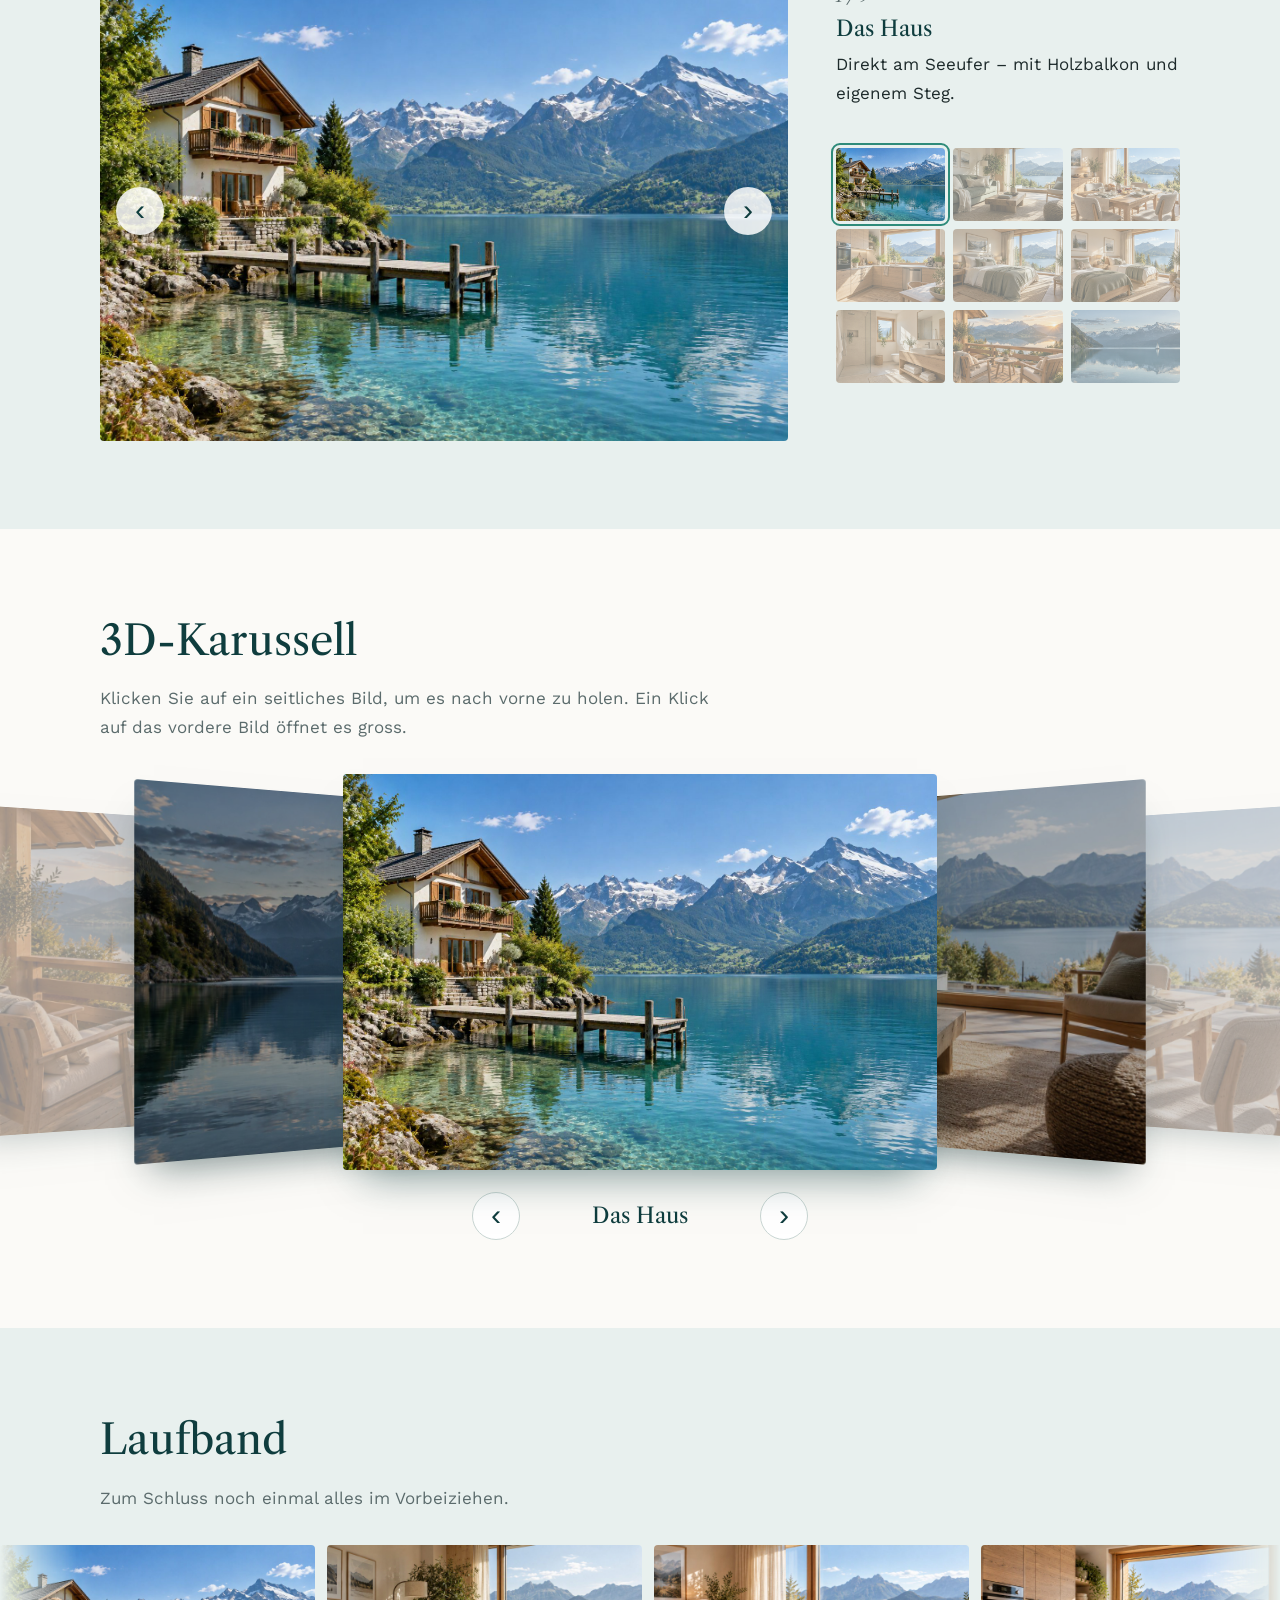
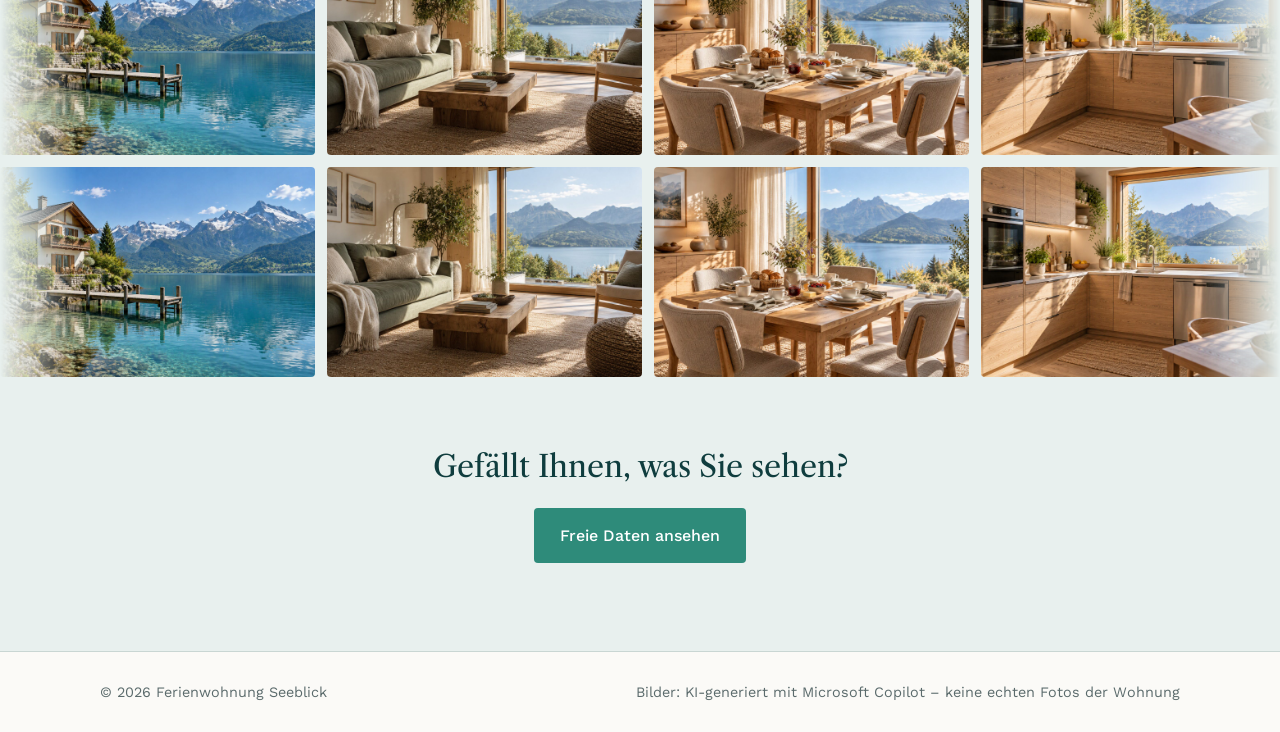
==== commit 58695213: "Buchungsformular statt Anfrage, Kontaktbereich mit Beispieldaten Co-Authored-By: Claude Opus 5.5 <no" ====
--- a/galerie.html
+++ b/galerie.html
@@ -28,7 +28,8 @@
         <a href="index.html#preise">Preise</a>
         <a href="index.html#verfuegbarkeit">Verfügbarkeit</a>
         <a href="index.html#bewertungen">Bewertungen</a>
-        <a href="index.html#kontakt" class="button button-klein">Anfragen</a>
+        <a href="index.html#kontakt">Kontakt</a>
+        <a href="index.html#buchen" class="button button-klein">Buchen</a>
       </nav>
     </div>
   </header>
--- a/styles.css
+++ b/styles.css
@@ -548,8 +548,9 @@
 }
 
 /* =========================================================
-   13. KONTAKT UND FORMULAR
-   ========================================================= */
+   13. BUCHUNG UND KONTAKT
+   ========================================================= */
+.buchung,
 .kontakt {
   display: grid;
   grid-template-columns: 7fr 4fr;
@@ -557,11 +558,157 @@
   align-items: start;
 }
 
+/* Formular in drei Gruppen: Aufenthalt, Ihre Angaben, Bezahlung */
 .formular {
+  display: grid;
+  gap: 2.25rem;
+  margin-top: 1.5rem;
+}
+
+.formular-gruppe {
   display: grid;
   grid-template-columns: 1fr 1fr; /* zwei Felder nebeneinander */
   gap: 1.1rem 1.25rem;
+  min-width: 0;                  /* sonst wird ein fieldset nie schmaler als sein Inhalt */
+  margin: 0;
+  padding: 0;
+  border: none;
+}
+
+.formular-gruppe legend {
+  width: 100%;
+  padding: 0 0 0.5rem;
+  margin-bottom: 1rem;
+  font-family: var(--schrift-titel);
+  font-size: 1.35rem;
+  color: var(--farbe-haupt);
+  border-bottom: 1px solid var(--farbe-linie);
+}
+
+/* Zahlungsarten als grosse, anklickbare Felder */
+.auswahl-liste {
+  display: grid;
+  gap: 0.6rem;
+}
+
+.auswahl {
+  display: flex;
+  align-items: flex-start;
+  gap: 0.8rem;
+  padding: 0.85rem 1rem;
+  background: white;
+  border: 1px solid var(--farbe-linie);
+  border-radius: var(--radius);
+  cursor: pointer;
+  transition: border-color 0.2s;
+}
+
+.auswahl:hover {
+  border-color: var(--farbe-akzent);
+}
+
+/* gewählte Zahlungsart hervorheben */
+.auswahl:has(input:checked) {
+  border-color: var(--farbe-akzent);
+  box-shadow: inset 0 0 0 1px var(--farbe-akzent);
+}
+
+.auswahl strong {
+  display: block;
+  font-weight: 600;
+}
+
+.auswahl span {
+  color: var(--farbe-text-hell);
+  font-size: 0.95rem;
+}
+
+.auswahl strong,
+.bestaetigen span {
+  color: var(--farbe-text);
+}
+
+.auswahl input,
+.bestaetigen input {
+  width: 18px;
+  height: 18px;
+  margin: 0.2rem 0 0;
+  flex-shrink: 0;
+  accent-color: var(--farbe-akzent);
+}
+
+.bestaetigen {
+  display: flex;
+  align-items: flex-start;
+  gap: 0.7rem;
+  cursor: pointer;
+}
+
+.bestaetigen a {
+  color: var(--farbe-akzent-dunkel);
+}
+
+/* Zusammenfassung rechts: bleibt beim Scrollen stehen */
+.buchung-zusammenfassung {
+  position: sticky;
+  top: 88px;
+  padding: 1.5rem;
+  background: white;
+  border: 1px solid var(--farbe-linie);
+  border-top: 3px solid var(--farbe-haupt);
+}
+
+.zusammenfassung {
+  display: grid;
+  grid-template-columns: auto 1fr;
+  gap: 0.5rem 0;                 /* kein Spaltenabstand, sonst hat die Linie über "Total" eine Lücke */
+  margin: 0;
+}
+
+.zusammenfassung dt {
+  color: var(--farbe-text-hell);
+}
+
+.zusammenfassung dd {
+  margin: 0;
+  padding-left: 1rem;
+  text-align: right;
+}
+
+.zusammenfassung .summe {
+  margin-top: 0.5rem;
+  padding-top: 0.75rem;
+  border-top: 2px solid var(--farbe-haupt);
+  font-family: var(--schrift-titel);
+  font-size: 1.35rem;
+  color: var(--farbe-haupt);
+}
+
+.zusammenfassung-leer {
+  color: var(--farbe-text-hell);
+}
+
+.buchung-zusammenfassung .hinweis {
+  margin-bottom: 0;
+  font-size: 0.875rem;
+}
+
+.buchungsnummer {
+  font-family: var(--schrift-titel);
+  font-size: 1.2rem;
+  color: var(--farbe-haupt);
+  letter-spacing: 0.03em;
+}
+
+/* Kontaktangaben */
+.kontakt-liste {
   margin-top: 1.5rem;
+  padding-top: 1.25rem;
+  border-top: 2px solid var(--farbe-haupt);
+}
+
+.kontakt-liste a {
+  color: var(--farbe-akzent-dunkel);
 }
 
 .feld-breit {
@@ -616,21 +763,17 @@
   display: none;
 }
 
-.preis-vorschau {
-  margin: 0;
-  font-weight: 500;
-  color: var(--farbe-haupt);
-}
-
-.preis-vorschau:empty {
-  display: none;
-}
-
 .bestaetigung {
   margin-top: 1.5rem;
   padding: 1.75rem;
   border-left: 4px solid var(--farbe-akzent);
-  background-color: var(--farbe-flaeche);
+  background-color: white;
+}
+
+.feld .ungueltig[type="checkbox"],
+.bestaetigen .ungueltig {
+  outline: 2px solid #b3261e;
+  outline-offset: 2px;
 }
 
 .kontakt-infos {
@@ -684,17 +827,24 @@
    ========================================================= */
 @media (max-width: 900px) {
   .wohnung,
+  .buchung,
   .kontakt,
   .verfuegbarkeit {
     grid-template-columns: 1fr;
   }
 
+  /* Zusammenfassung über dem Formular, damit man den Preis gleich sieht */
+  .buchung-zusammenfassung {
+    position: static;
+    order: -1;
+  }
+
   .bewertungen {
     grid-template-columns: 1fr;
     gap: 1.75rem;
   }
 
-  /* Navigation mit 6 Einträgen wird auf dem Tablet zu eng */
+  /* Navigation mit 7 Einträgen wird auf dem Tablet zu eng */
   .navigation {
     gap: 1.1rem;
     font-size: 0.95rem;
@@ -702,13 +852,9 @@
 }
 
 /* =========================================================
-   16. HANDY (bis 700 px Breite)
-   ========================================================= */
-@media (max-width: 700px) {
-  body {
-    font-size: 1rem;
-  }
-
+   16. HANDY-MENÜ (bis 820 px Breite)
+   ========================================================= */
+@media (max-width: 820px) {
   /* Menü-Button zeigen, Navigation als aufklappbares Menü */
   .menue-button {
     display: block;
@@ -747,6 +893,15 @@
   .menue-button[aria-expanded="true"] span:nth-child(1) { transform: translateY(7px) rotate(45deg); }
   .menue-button[aria-expanded="true"] span:nth-child(2) { opacity: 0; }
   .menue-button[aria-expanded="true"] span:nth-child(3) { transform: translateY(-7px) rotate(-45deg); }
+}
+
+/* =========================================================
+   17. HANDY (bis 700 px Breite)
+   ========================================================= */
+@media (max-width: 700px) {
+  body {
+    font-size: 1rem;
+  }
 
   .hero {
     min-height: 68vh;
@@ -800,7 +955,7 @@
   }
 
   /* Formular: alle Felder untereinander */
-  .formular {
+  .formular-gruppe {
     grid-template-columns: 1fr;
   }
 
